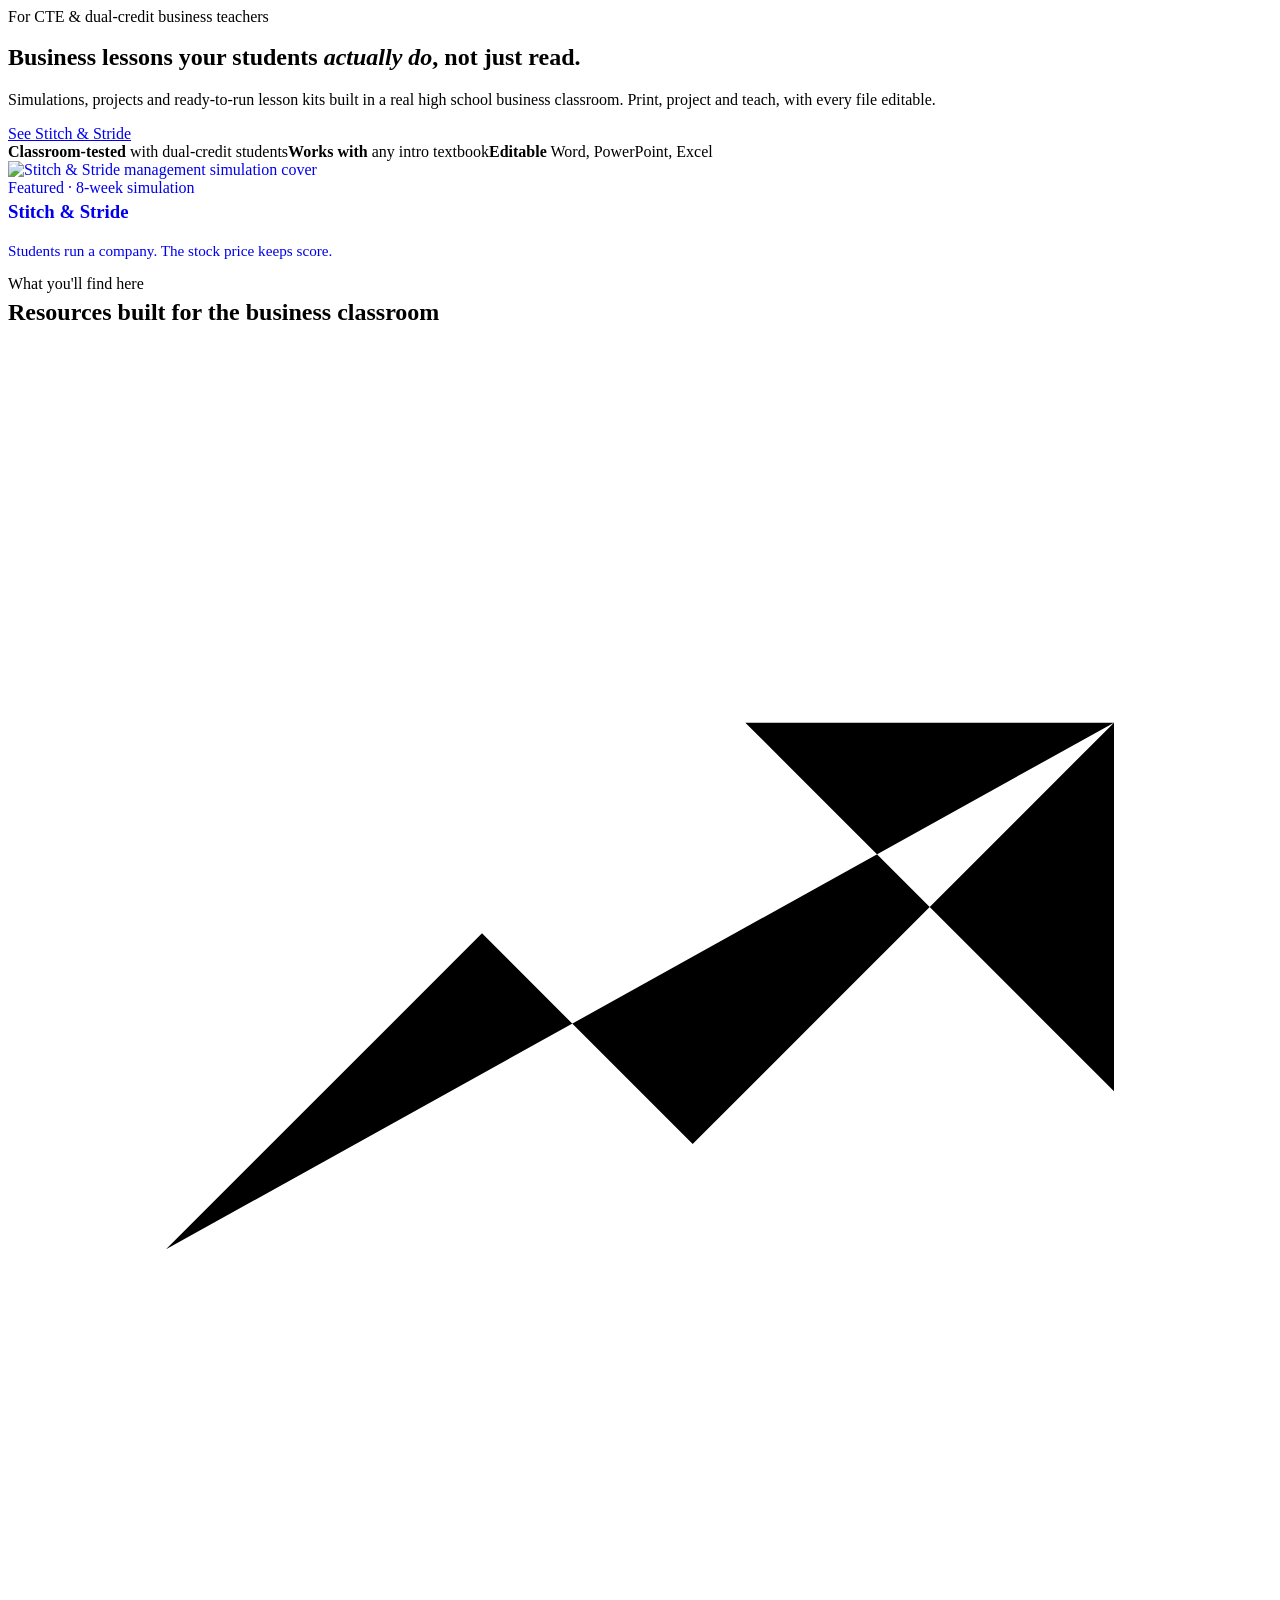
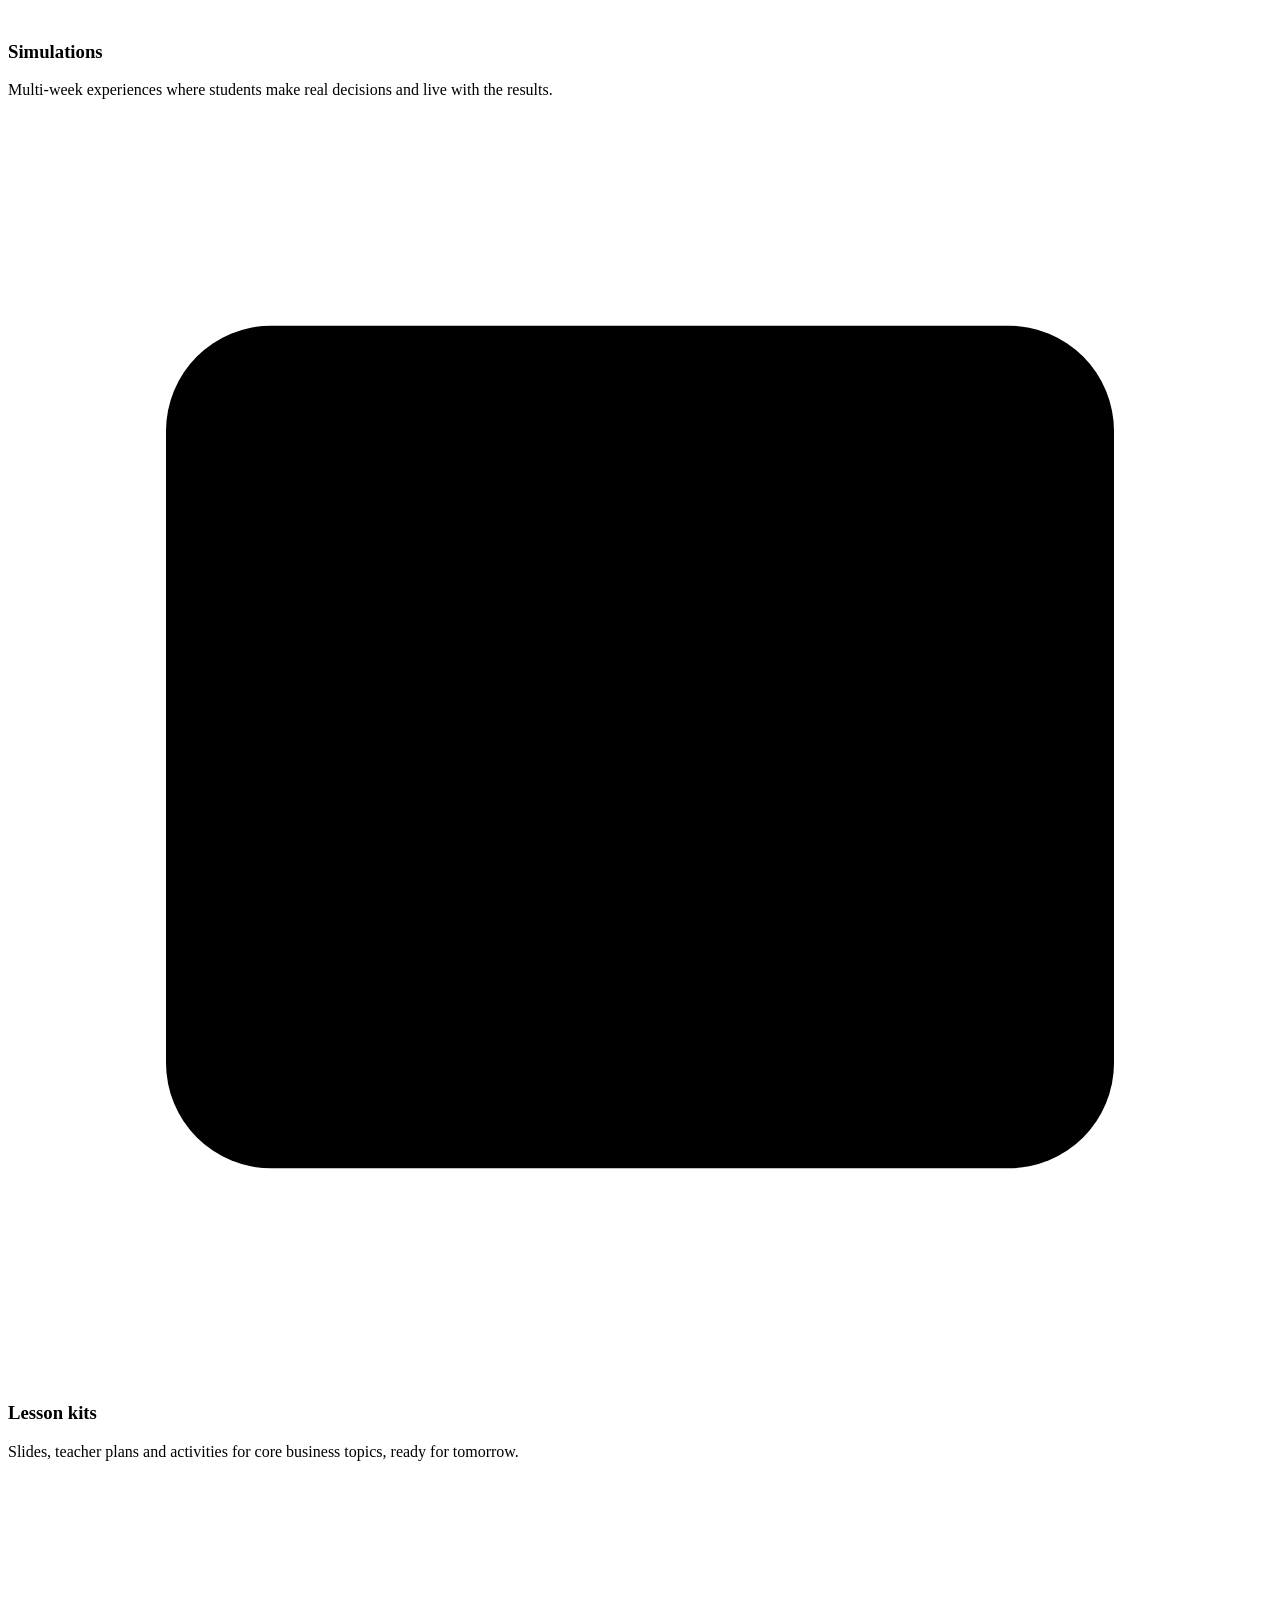
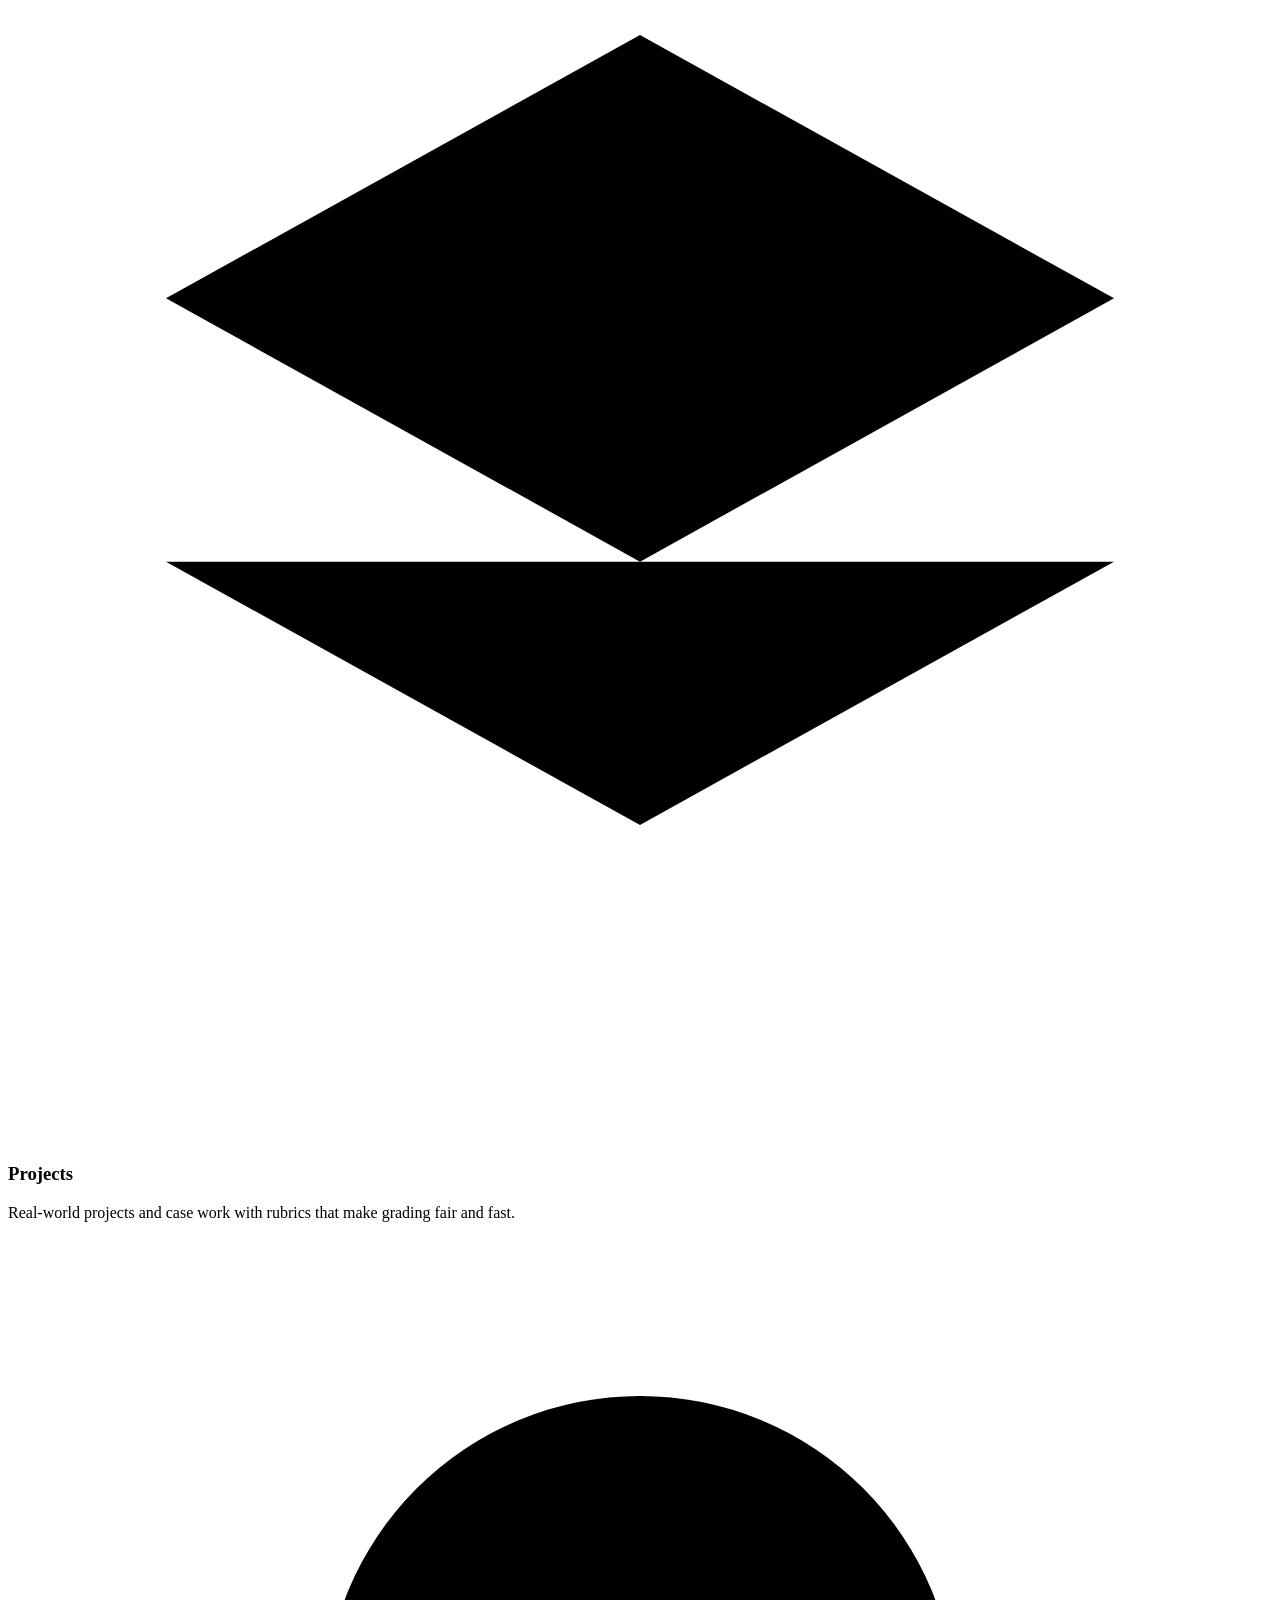
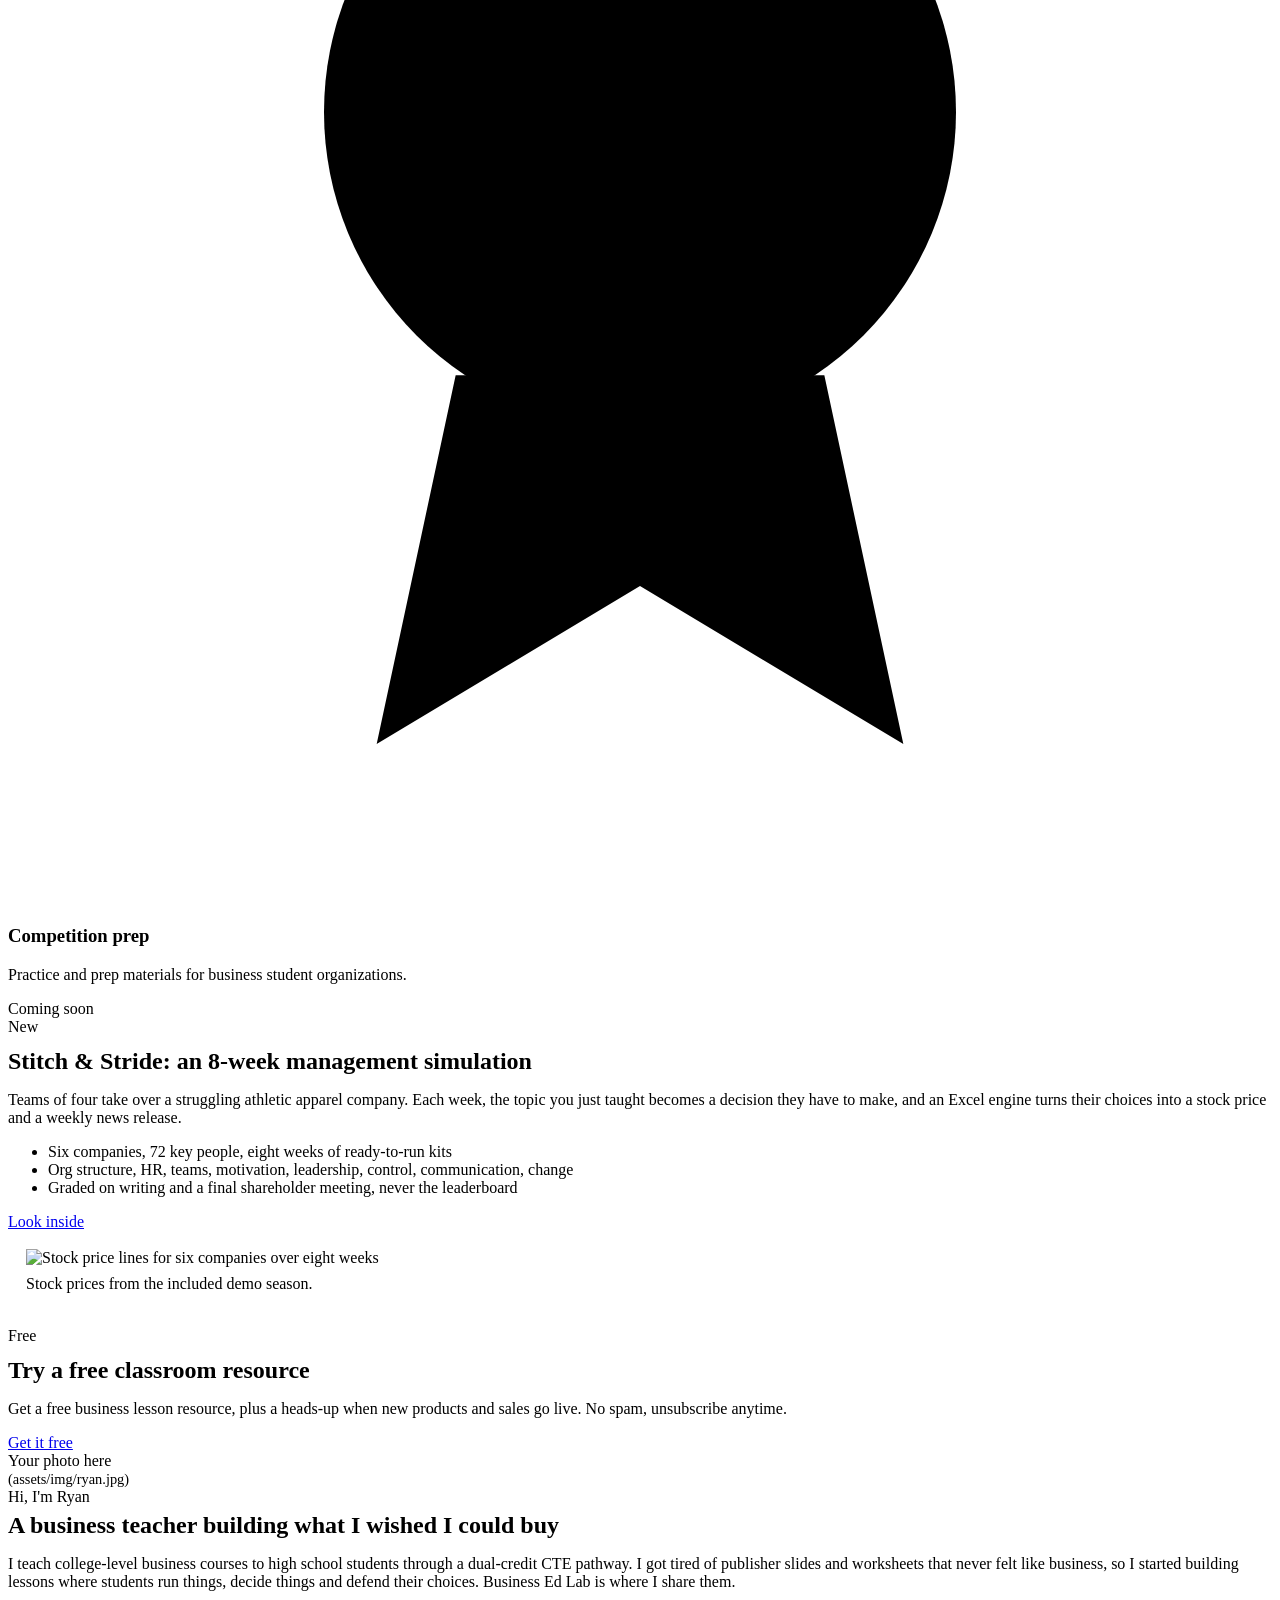
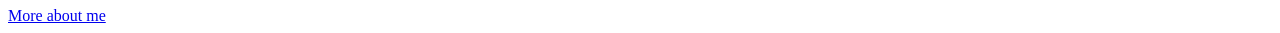
==== index.html @ b7bd47f2 "Add files via upload" ====
<!DOCTYPE html>
<html lang="en"><head>
<meta charset="utf-8"><meta name="viewport" content="width=device-width,initial-scale=1">
<title>Business Ed Lab | Classroom-tested business resources for CTE teachers</title>
<meta name="description" content="Simulations, projects and lesson kits for high school CTE, dual-credit and intro college business teachers. Built and tested in a real business classroom.">
<meta property="og:title" content="Business Ed Lab">
<meta property="og:description" content="Classroom-tested business resources for CTE and dual-credit teachers.">
<meta property="og:image" content="/assets/img/stitch-stride-cover.jpg">
<link rel="icon" href="/assets/favicon.svg">
<link rel="preconnect" href="https://fonts.googleapis.com"><link rel="preconnect" href="https://fonts.gstatic.com" crossorigin><link href="https://fonts.googleapis.com/css2?family=Inter:wght@400;500;600;700;800&family=Source+Serif+4:opsz,wght@8..60,600;8..60,700&display=swap" rel="stylesheet">
<link rel="stylesheet" href="/assets/style.css">
<script src="/assets/site.js" defer></script>
</head><body>
<header class="site-header" data-active="/"></header>

<section class="hero">
  <div class="wrap">
    <div>
      <span class="eyebrow">For CTE &amp; dual-credit business teachers</span>
      <h1 style="margin-top:18px">Business lessons your students <em>actually do</em>, not just read.</h1>
      <p class="lead">Simulations, projects and ready-to-run lesson kits built in a real high school business classroom. Print, project and teach, with every file editable.</p>
      <div class="ctas">
        <a class="btn btn-gold" href="/stitch-and-stride">See Stitch &amp; Stride</a>
        <a class="btn btn-line" href="/free" style="color:#fff">Get a free resource</a>
      </div>
      <div class="proof"><span><b>Classroom-tested</b> with dual-credit students</span><span><b>Works with</b> any intro textbook</span><span><b>Editable</b> Word, PowerPoint, Excel</span></div>
    </div>
    <a class="hero-card" href="/stitch-and-stride" style="text-decoration:none">
      <img src="/assets/img/stitch-stride-cover.jpg" alt="Stitch & Stride management simulation cover">
      <div class="body"><div class="tag">Featured · 8-week simulation</div><h3 style="margin-top:4px">Stitch &amp; Stride</h3><p class="muted" style="font-size:.95rem">Students run a company. The stock price keeps score.</p></div>
    </a>
  </div>
</section>

<section>
  <div class="wrap">
    <span class="eyebrow ghost">What you'll find here</span>
    <h2 style="margin:6px 0 28px">Resources built for the business classroom</h2>
    <div class="grid g4">
      <div class="card"><div class="icon"><svg viewBox="0 0 24 24"><path d="M3 17l6-6 4 4 8-8M14 7h7v7"/></svg></div><h3>Simulations</h3><p>Multi-week experiences where students make real decisions and live with the results.</p></div>
      <div class="card"><div class="icon"><svg viewBox="0 0 24 24"><rect x="3" y="4" width="18" height="16" rx="2"/><path d="M3 9h18M8 4v5"/></svg></div><h3>Lesson kits</h3><p>Slides, teacher plans and activities for core business topics, ready for tomorrow.</p></div>
      <div class="card"><div class="icon"><svg viewBox="0 0 24 24"><path d="M12 3l9 5-9 5-9-5 9-5zM3 13l9 5 9-5"/></svg></div><h3>Projects</h3><p>Real-world projects and case work with rubrics that make grading fair and fast.</p></div>
      <div class="card"><div class="icon"><svg viewBox="0 0 24 24"><circle cx="12" cy="9" r="6"/><path d="M8.5 14l-1.5 7 5-3 5 3-1.5-7"/></svg></div><h3>Competition prep</h3><p>Practice and prep materials for business student organizations.</p><span class="soon">Coming soon</span></div>
    </div>
  </div>
</section>

<section class="white-band">
  <div class="wrap pp" style="align-items:center">
    <div>
      <span class="eyebrow">New</span>
      <h2 style="margin:12px 0 14px">Stitch &amp; Stride: an 8-week management simulation</h2>
      <p class="muted">Teams of four take over a struggling athletic apparel company. Each week, the topic you just taught becomes a decision they have to make, and an Excel engine turns their choices into a stock price and a weekly news release.</p>
      <ul class="ticks">
        <li>Six companies, 72 key people, eight weeks of ready-to-run kits</li>
        <li>Org structure, HR, teams, motivation, leadership, control, communication, change</li>
        <li>Graded on writing and a final shareholder meeting, never the leaderboard</li>
      </ul>
      <a class="btn btn-navy" href="/stitch-and-stride">Look inside</a>
    </div>
    <div class="shot" style="padding:18px"><img src="/assets/img/stock-chart.svg" alt="Stock price lines for six companies over eight weeks"><p class="small" style="margin-top:8px">Stock prices from the included demo season.</p></div>
  </div>
</section>

<section>
  <div class="wrap">
    <div class="signup">
      <div><span class="eyebrow">Free</span><h2 style="margin:12px 0 10px">Try a free classroom resource</h2><p>Get a free business lesson resource, plus a heads-up when new products and sales go live. No spam, unsubscribe anytime.</p></div>
      <div><a class="btn btn-gold btn-block" href="/free">Get it free</a></div>
    </div>
  </div>
</section>

<section class="white-band">
  <div class="wrap grid g2" style="align-items:center">
    <div class="portrait">Your photo here<br><span style="font-weight:400;font-size:.9rem">(assets/img/ryan.jpg)</span></div>
    <div>
      <span class="eyebrow ghost">Hi, I'm Ryan</span>
      <h2 style="margin:6px 0 14px">A business teacher building what I wished I could buy</h2>
      <p class="muted">I teach college-level business courses to high school students through a dual-credit CTE pathway. I got tired of publisher slides and worksheets that never felt like business, so I started building lessons where students run things, decide things and defend their choices. Business Ed Lab is where I share them.</p>
      <a class="btn btn-line" href="/about" style="margin-top:20px">More about me</a>
    </div>
  </div>
</section>

<footer class="site-footer"></footer>
</body></html>
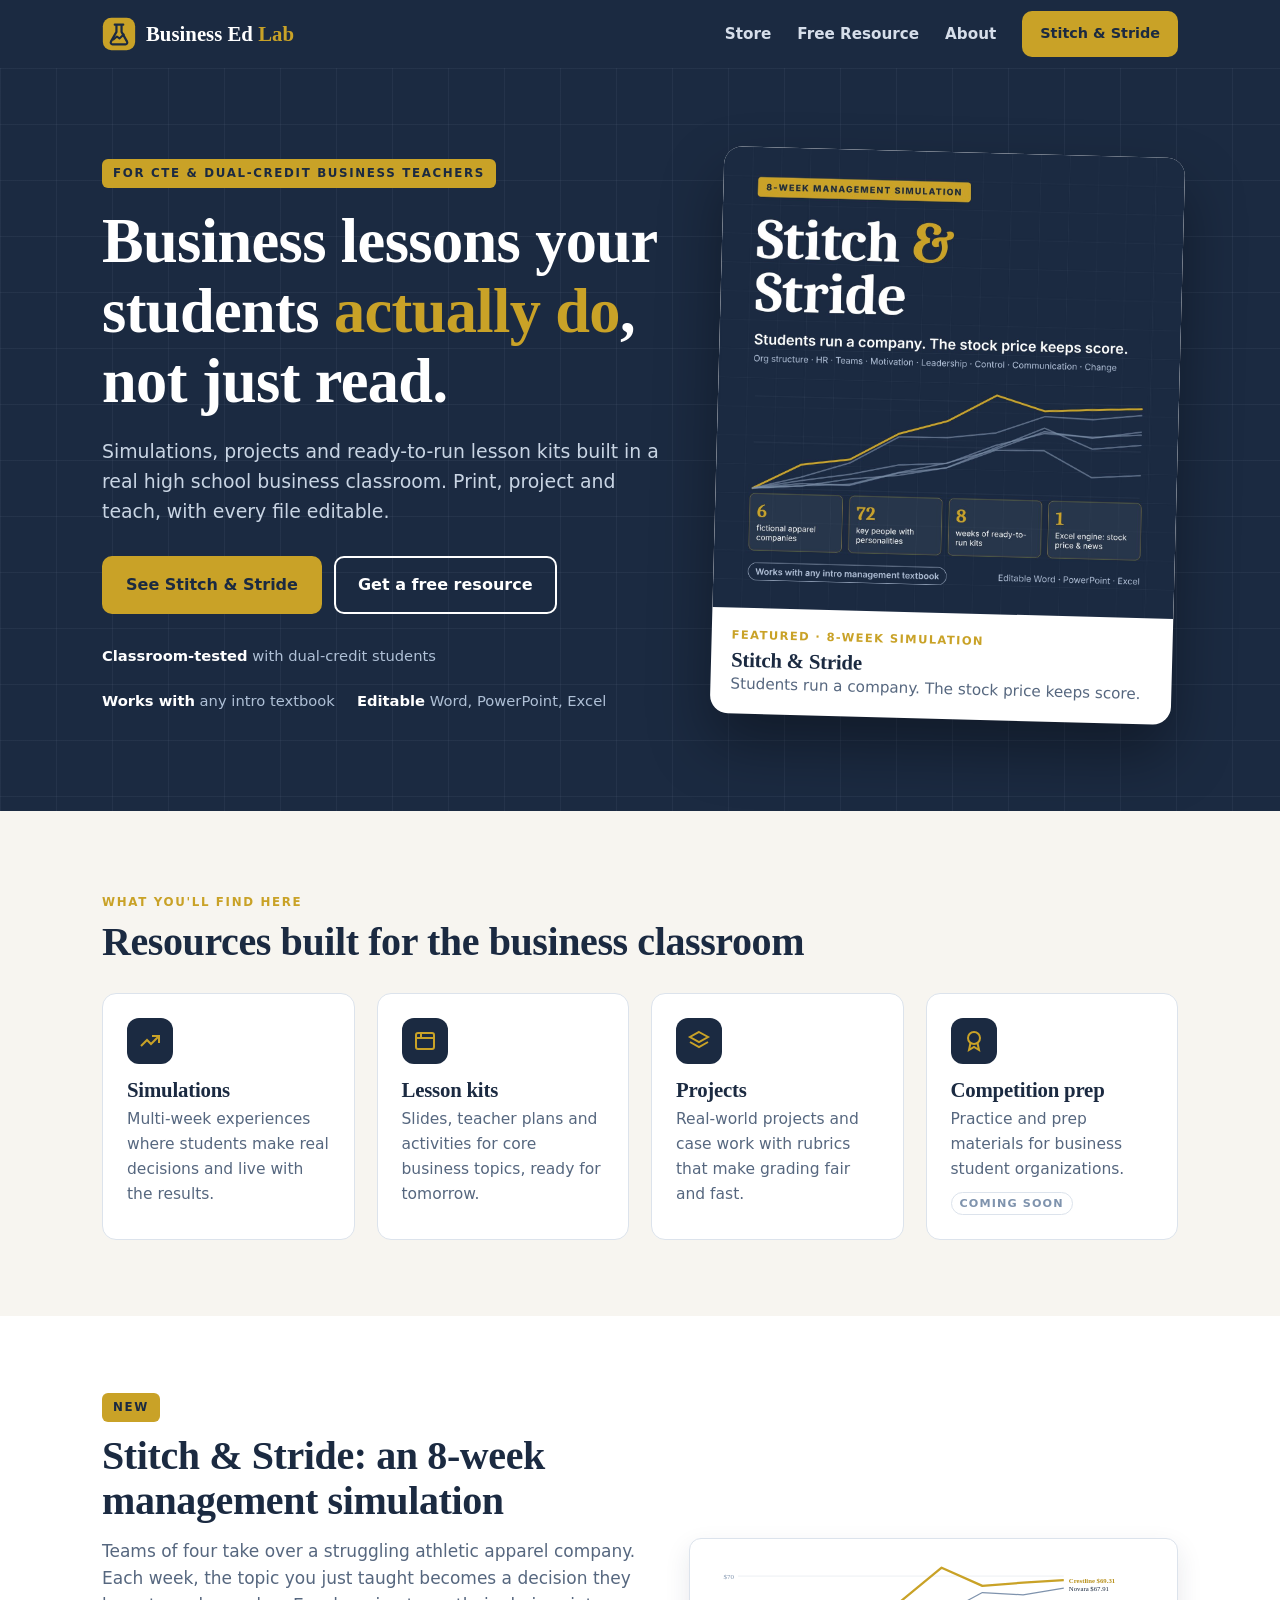
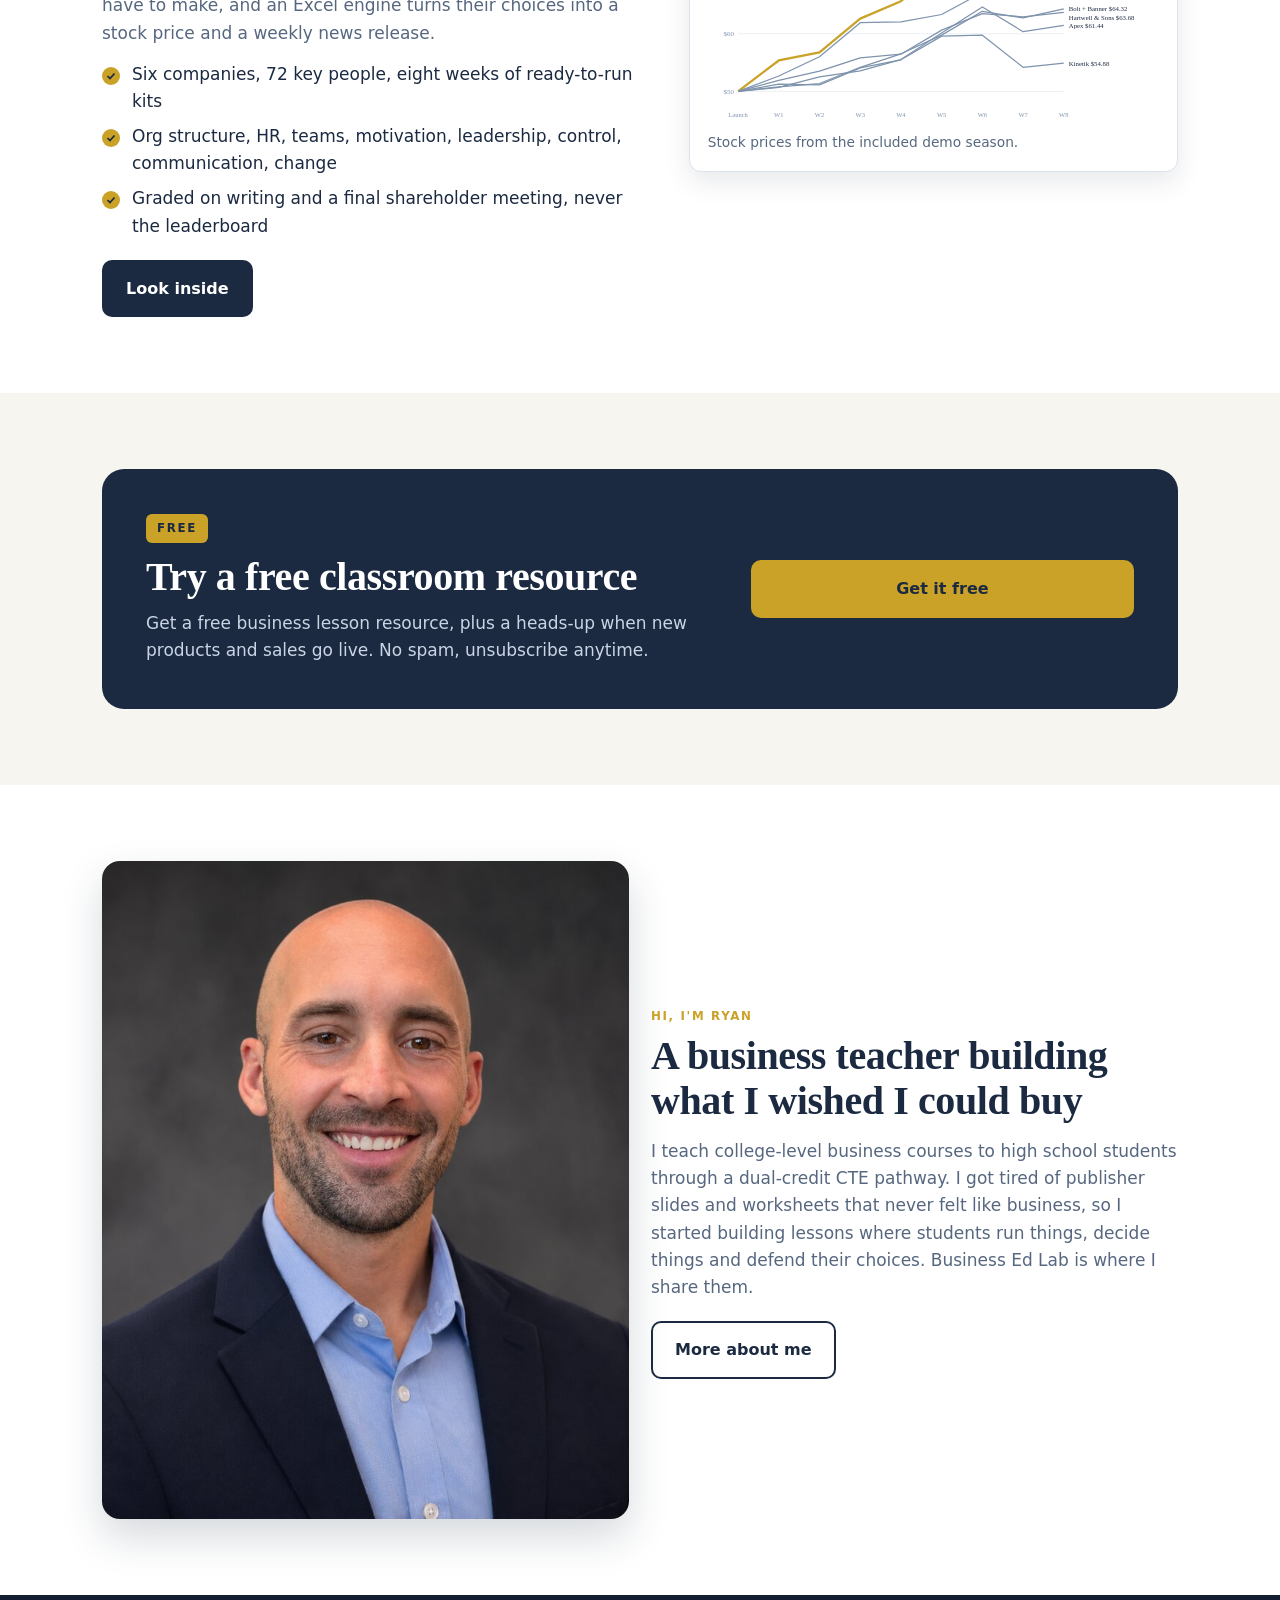
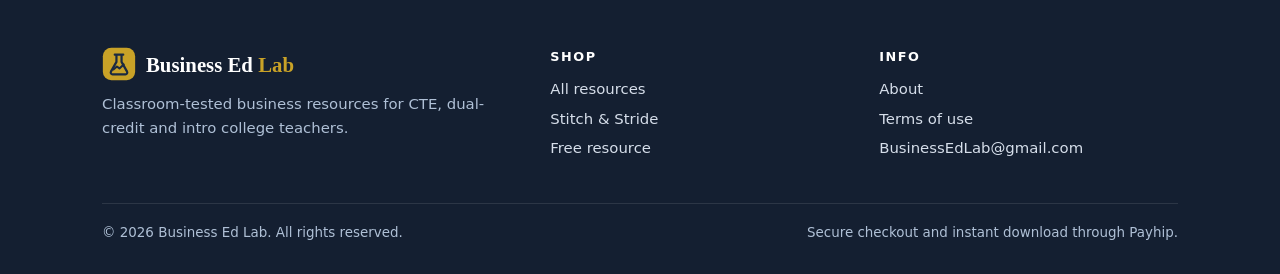
==== commit 99b23b9e: "Add files via upload" ====
--- a/index.html
+++ b/index.html
@@ -73,7 +73,7 @@
 
 <section class="white-band">
   <div class="wrap grid g2" style="align-items:center">
-    <div class="portrait">Your photo here<br><span style="font-weight:400;font-size:.9rem">(assets/img/ryan.jpg)</span></div>
+    <img class="portrait-img" src="/assets/img/ryan.jpg" alt="Ryan Burris, founder of Business Ed Lab">
     <div>
       <span class="eyebrow ghost">Hi, I'm Ryan</span>
       <h2 style="margin:6px 0 14px">A business teacher building what I wished I could buy</h2>
--- a/assets/style.css
+++ b/assets/style.css
@@ -0,0 +1,165 @@
+/* Business Ed Lab — shared styles */
+:root{
+  --navy:#1B2A41; --navy-2:#24385A; --ink:#1B2A41; --muted:#56677F; --line:#DCE3EC;
+  --paper:#F7F5F0; --white:#fff; --gold:#C9A227; --gold-2:#E3BE45; --steel:#7F93AD; --mint:#2E7D5B;
+  --serif: "Source Serif 4", Caladea, Cambria, Georgia, "Times New Roman", serif;
+  --sans: Inter, "Segoe UI", Carlito, system-ui, -apple-system, sans-serif;
+  --r:14px; --wrap:1120px;
+}
+*{box-sizing:border-box;margin:0;padding:0}
+html{scroll-behavior:smooth}
+body{font-family:var(--sans);color:var(--ink);background:var(--paper);line-height:1.6;font-size:17px;-webkit-font-smoothing:antialiased}
+img{max-width:100%;display:block}
+a{color:inherit}
+.wrap{max-width:var(--wrap);margin:0 auto;padding:0 22px}
+h1,h2,h3{font-family:var(--serif);line-height:1.12;letter-spacing:-.01em}
+h1{font-size:clamp(2.3rem,5.4vw,3.9rem)}
+h2{font-size:clamp(1.7rem,3.4vw,2.5rem)}
+h3{font-size:1.3rem}
+p{max-width:65ch}
+.eyebrow{display:inline-block;font-size:.74rem;font-weight:800;letter-spacing:.14em;text-transform:uppercase;color:var(--navy);background:var(--gold);padding:5px 11px;border-radius:6px}
+.eyebrow.ghost{background:transparent;color:var(--gold);padding:0}
+.muted{color:var(--muted)}
+.btn{display:inline-flex;align-items:center;gap:.5em;font-weight:700;font-size:1rem;text-decoration:none;padding:14px 22px;border-radius:10px;border:2px solid transparent;transition:transform .15s ease,background .15s ease;cursor:pointer}
+.btn:hover{transform:translateY(-1px)}
+.btn-gold{background:var(--gold);color:var(--navy)}
+.btn-gold:hover{background:var(--gold-2)}
+.btn-navy{background:var(--navy);color:#fff}
+.btn-line{border-color:currentColor;background:transparent}
+.btn-block{width:100%;justify-content:center}
+
+/* header */
+.site-header{background:var(--navy);color:#fff;position:sticky;top:0;z-index:20}
+.site-header .wrap{display:flex;align-items:center;justify-content:space-between;height:68px}
+.brand{display:flex;align-items:center;gap:10px;text-decoration:none;font-family:var(--serif);font-weight:700;font-size:1.3rem}
+.brand svg{width:34px;height:34px}
+.brand span b{color:var(--gold);font-weight:700}
+.nav{display:flex;gap:26px;align-items:center}
+.nav a{text-decoration:none;font-weight:600;font-size:.95rem;color:#D6DEEA}
+.nav a:hover,.nav a[aria-current="page"]{color:#fff}
+.nav .btn{padding:9px 16px;font-size:.9rem;color:var(--navy)}
+.menu-btn{display:none;background:none;border:0;color:#fff;font-size:1.6rem;cursor:pointer}
+@media (max-width:760px){
+  .menu-btn{display:block}
+  .nav{display:none;position:absolute;top:68px;left:0;right:0;background:var(--navy);flex-direction:column;align-items:flex-start;padding:10px 22px 22px;gap:14px}
+  .nav.open{display:flex}
+}
+
+/* sections */
+section{padding:76px 0}
+.navy-band{background:var(--navy);color:#fff}
+.navy-band .muted{color:#AFC0D6}
+.white-band{background:#fff}
+.grid{display:grid;gap:22px}
+.g2{grid-template-columns:repeat(2,1fr)}
+.g3{grid-template-columns:repeat(3,1fr)}
+.g4{grid-template-columns:repeat(4,1fr)}
+@media (max-width:900px){.g3,.g4{grid-template-columns:repeat(2,1fr)}}
+@media (max-width:640px){.g2,.g3,.g4{grid-template-columns:1fr}}
+
+/* hero */
+.hero{background:var(--navy);color:#fff;position:relative;overflow:hidden;padding:84px 0 92px}
+.hero::before{content:"";position:absolute;inset:0;background-image:linear-gradient(rgba(127,147,173,.09) 1px,transparent 1px),linear-gradient(90deg,rgba(127,147,173,.09) 1px,transparent 1px);background-size:56px 56px;pointer-events:none}
+.hero .wrap{position:relative;display:grid;grid-template-columns:1.1fr .9fr;gap:52px;align-items:center}
+.hero h1 em{font-style:normal;color:var(--gold)}
+.hero p.lead{font-size:1.18rem;color:#C9D5E4;margin:20px 0 30px}
+.hero .ctas{display:flex;gap:12px;flex-wrap:wrap}
+.hero .proof{display:flex;gap:22px;margin-top:30px;color:#AFC0D6;font-size:.92rem;flex-wrap:wrap}
+.hero .proof b{color:#fff}
+.hero-card{background:#fff;color:var(--ink);border-radius:18px;overflow:hidden;box-shadow:0 30px 60px rgba(0,0,0,.35);transform:rotate(1.5deg)}
+.hero-card .body{padding:18px 20px}
+.hero-card .tag{font-size:.72rem;font-weight:800;letter-spacing:.12em;text-transform:uppercase;color:var(--gold)}
+@media (max-width:900px){.hero .wrap{grid-template-columns:1fr}.hero-card{transform:none;max-width:460px}}
+
+/* cards */
+.card{background:#fff;border:1px solid var(--line);border-radius:var(--r);padding:24px;transition:box-shadow .2s ease,transform .2s ease}
+.card:hover{box-shadow:0 12px 30px rgba(27,42,65,.10)}
+.card .icon{width:46px;height:46px;border-radius:12px;background:var(--navy);display:grid;place-items:center;margin-bottom:14px}
+.card .icon svg{width:24px;height:24px;stroke:var(--gold);fill:none;stroke-width:2}
+.card h3{margin-bottom:6px}
+.card p{color:var(--muted);font-size:.97rem}
+.soon{display:inline-block;font-size:.7rem;font-weight:800;letter-spacing:.1em;text-transform:uppercase;color:var(--steel);border:1px solid var(--line);padding:2px 8px;border-radius:999px;margin-top:10px}
+
+/* product tile */
+.product{background:#fff;border:1px solid var(--line);border-radius:var(--r);overflow:hidden;display:flex;flex-direction:column}
+.product .thumb{aspect-ratio:1/1;background:var(--navy)}
+.product .thumb img{width:100%;height:100%;object-fit:cover}
+.product .info{padding:20px;display:flex;flex-direction:column;gap:8px;flex:1}
+.product .meta{font-size:.8rem;font-weight:700;letter-spacing:.06em;text-transform:uppercase;color:var(--steel)}
+.product .price{font-family:var(--serif);font-size:1.5rem;font-weight:700}
+.product .row{display:flex;justify-content:space-between;align-items:center;margin-top:auto;padding-top:10px}
+.product.placeholder .thumb{display:grid;place-items:center;color:var(--steel);font-weight:700;letter-spacing:.08em;text-transform:uppercase;font-size:.8rem;background:repeating-linear-gradient(45deg,#EEF2F7,#EEF2F7 12px,#F6F8FB 12px,#F6F8FB 24px)}
+
+/* product page */
+.pp{display:grid;grid-template-columns:1.05fr .95fr;gap:46px;align-items:start}
+@media (max-width:900px){.pp{grid-template-columns:1fr}}
+.gallery-main{border-radius:var(--r);overflow:hidden;border:1px solid var(--line);background:#fff}
+.gallery-thumbs{display:grid;grid-template-columns:repeat(5,1fr);gap:10px;margin-top:10px}
+.gallery-thumbs button{border:2px solid var(--line);border-radius:10px;overflow:hidden;padding:0;background:#fff;cursor:pointer;aspect-ratio:1/1}
+.gallery-thumbs button img{width:100%;height:100%;object-fit:cover;object-position:top}
+.gallery-thumbs button[aria-pressed="true"]{border-color:var(--gold)}
+.buybox{background:#fff;border:1px solid var(--line);border-radius:var(--r);padding:26px;position:sticky;top:90px}
+.buybox .price{font-family:var(--serif);font-size:2.4rem;font-weight:700}
+.ticks{list-style:none;margin:14px 0 20px}
+.ticks li{padding-left:30px;position:relative;margin:8px 0}
+.ticks li::before{content:"";position:absolute;left:0;top:.35em;width:18px;height:18px;border-radius:50%;background:var(--gold) url("data:image/svg+xml,%3Csvg xmlns='http://www.w3.org/2000/svg' viewBox='0 0 24 24' fill='none' stroke='%231B2A41' stroke-width='3.5'%3E%3Cpath d='M5 12l5 5 9-10'/%3E%3C/svg%3E") center/12px no-repeat}
+.facts{display:grid;grid-template-columns:1fr 1fr;gap:10px;margin:18px 0;font-size:.9rem}
+.facts div{background:var(--paper);border-radius:10px;padding:10px 12px}
+.facts b{display:block;font-size:.72rem;letter-spacing:.08em;text-transform:uppercase;color:var(--steel)}
+.small{font-size:.86rem;color:var(--muted)}
+
+table.weeks{width:100%;border-collapse:collapse;background:#fff;border-radius:var(--r);overflow:hidden;font-size:.95rem}
+table.weeks th{background:var(--navy);color:#fff;text-align:left;padding:12px 14px;font-weight:600}
+table.weeks td{padding:12px 14px;border-top:1px solid var(--line);vertical-align:top}
+table.weeks td:first-child{font-family:var(--serif);font-weight:700;font-size:1.15rem;color:var(--gold);width:60px}
+@media (max-width:640px){table.weeks .hide-sm{display:none}}
+
+.shot{border-radius:12px;overflow:hidden;border:1px solid var(--line);background:#fff;box-shadow:0 10px 26px rgba(27,42,65,.10)}
+
+details{background:#fff;border:1px solid var(--line);border-radius:12px;padding:16px 20px;margin-bottom:10px}
+details summary{font-weight:700;cursor:pointer;list-style:none;display:flex;justify-content:space-between}
+details summary::after{content:"+";color:var(--gold);font-size:1.3rem;line-height:1}
+details[open] summary::after{content:"−"}
+details p{margin-top:10px;color:var(--muted)}
+
+/* free / signup */
+.signup{background:var(--navy);color:#fff;border-radius:22px;padding:44px;display:grid;grid-template-columns:1.2fr .8fr;gap:30px;align-items:center}
+.signup p{color:#C9D5E4}
+@media (max-width:760px){.signup{grid-template-columns:1fr;padding:30px}}
+
+/* about */
+.portrait{aspect-ratio:4/5;border-radius:18px;background:linear-gradient(160deg,var(--navy),var(--navy-2));display:grid;place-items:center;color:#AFC0D6;font-weight:700;text-align:center;padding:20px}
+
+/* footer */
+.site-footer{background:#141F31;color:#AFC0D6;padding:52px 0 30px;font-size:.93rem}
+.site-footer .cols{display:grid;grid-template-columns:1.4fr 1fr 1fr;gap:30px}
+@media (max-width:760px){.site-footer .cols{grid-template-columns:1fr}}
+.site-footer a{text-decoration:none;color:#D6DEEA}
+.site-footer a:hover{color:#fff}
+.site-footer ul{list-style:none}
+.site-footer li{margin:6px 0}
+.site-footer h4{color:#fff;font-size:.8rem;letter-spacing:.12em;text-transform:uppercase;margin-bottom:10px}
+.socials{display:flex;gap:10px;margin-top:14px}
+.socials a{width:40px;height:40px;border-radius:10px;background:rgba(255,255,255,.08);display:grid;place-items:center}
+.socials a:hover{background:var(--gold)}
+.socials svg{width:20px;height:20px;fill:#fff}
+.socials a:hover svg{fill:var(--navy)}
+.legal{border-top:1px solid rgba(255,255,255,.1);margin-top:36px;padding-top:18px;display:flex;justify-content:space-between;flex-wrap:wrap;gap:10px;font-size:.84rem}
+
+/* link-in-bio page */
+.bio{min-height:100vh;background:var(--navy);color:#fff;padding:48px 18px}
+.bio .inner{max-width:480px;margin:0 auto;text-align:center}
+.bio .logo{width:76px;height:76px;margin:0 auto 14px}
+.bio h1{font-size:2rem}
+.bio p{color:#AFC0D6;margin:8px auto 26px}
+.bio .links{display:flex;flex-direction:column;gap:12px}
+.bio .links a{display:flex;align-items:center;gap:14px;text-align:left;background:#fff;color:var(--navy);text-decoration:none;border-radius:14px;padding:12px;font-weight:700}
+.bio .links a img{width:54px;height:54px;border-radius:10px;object-fit:cover}
+.bio .links a .ph{width:54px;height:54px;border-radius:10px;background:var(--gold);display:grid;place-items:center;font-size:1.4rem}
+.bio .links a small{display:block;font-weight:500;color:var(--muted);font-size:.85rem}
+.bio .socials{justify-content:center;margin-top:28px}
+
+.toast{position:fixed;left:50%;bottom:24px;transform:translateX(-50%);background:var(--navy);color:#fff;padding:14px 20px;border-radius:12px;box-shadow:0 12px 30px rgba(0,0,0,.3);font-weight:600;z-index:50;opacity:0;transition:opacity .2s}
+.toast.show{opacity:1}
+
+.portrait-img{width:100%;aspect-ratio:4/5;object-fit:cover;object-position:center top;border-radius:18px;box-shadow:0 18px 40px rgba(27,42,65,.18)}
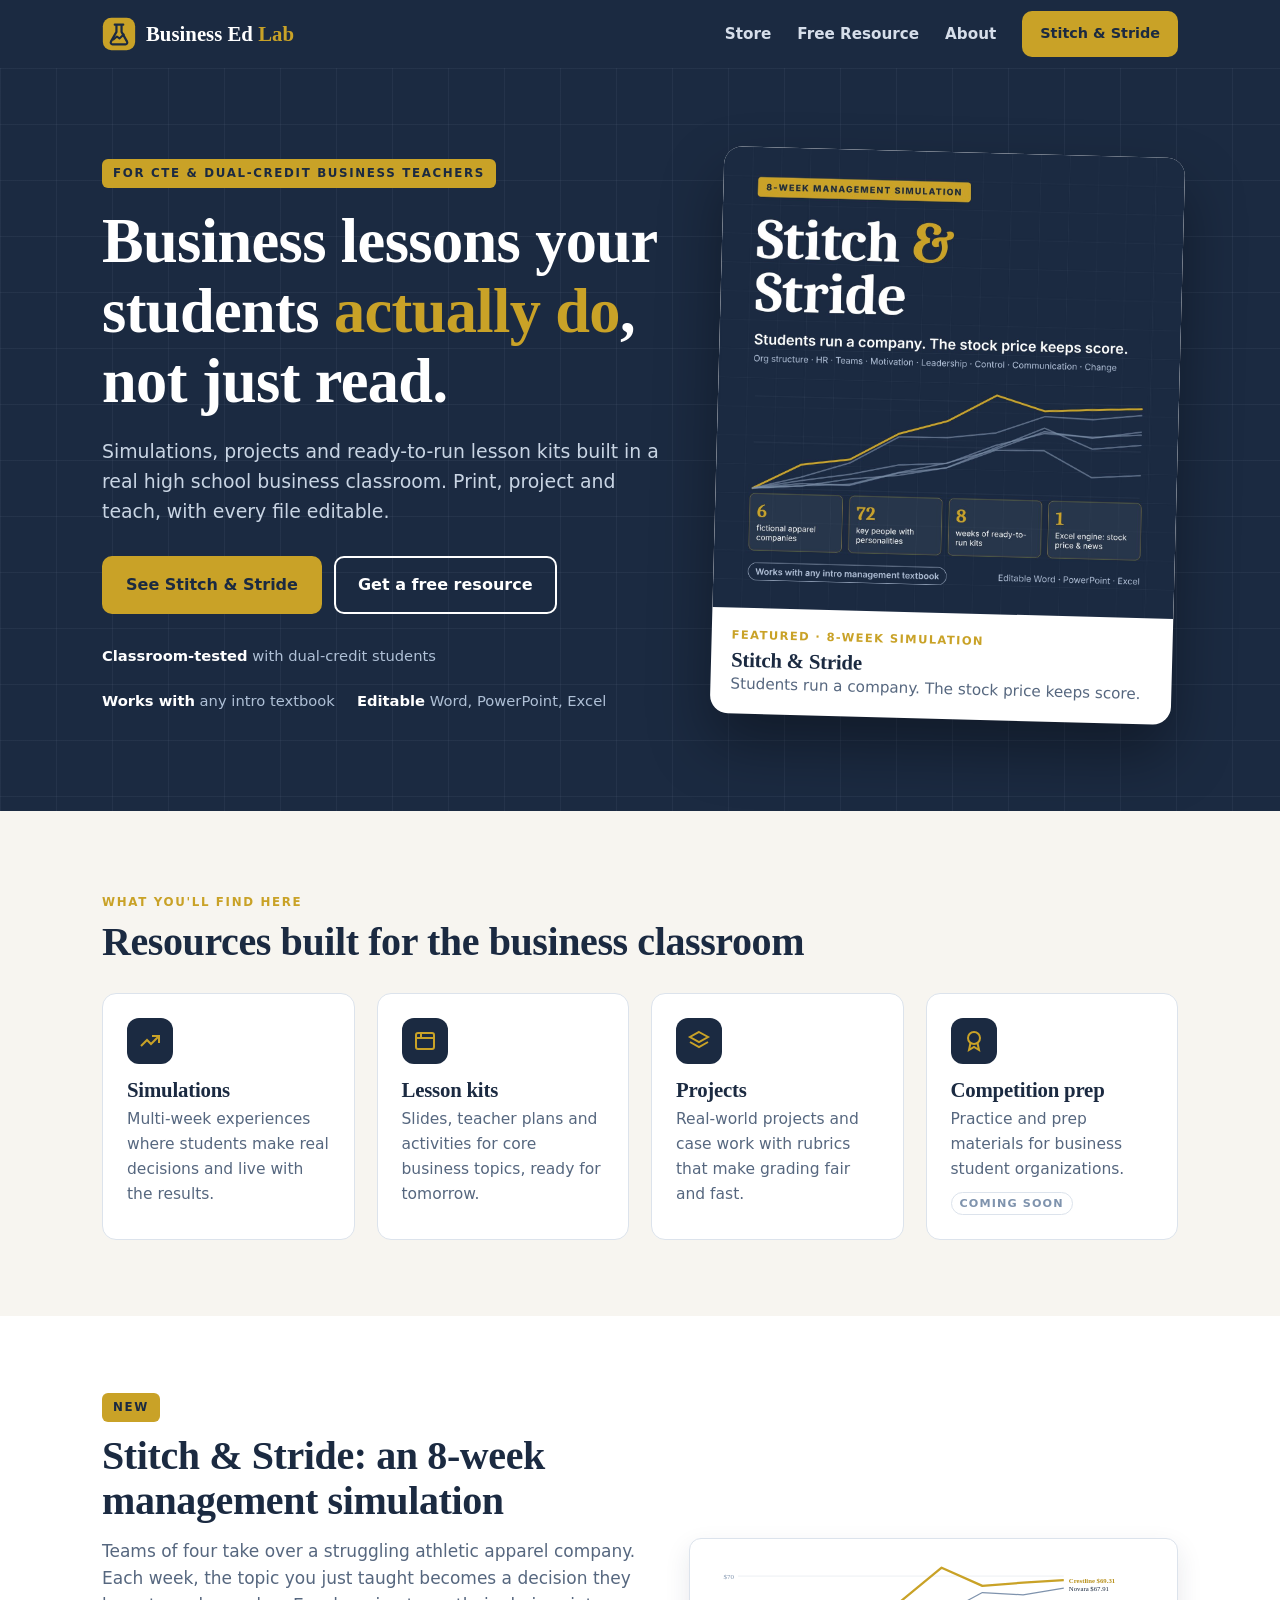
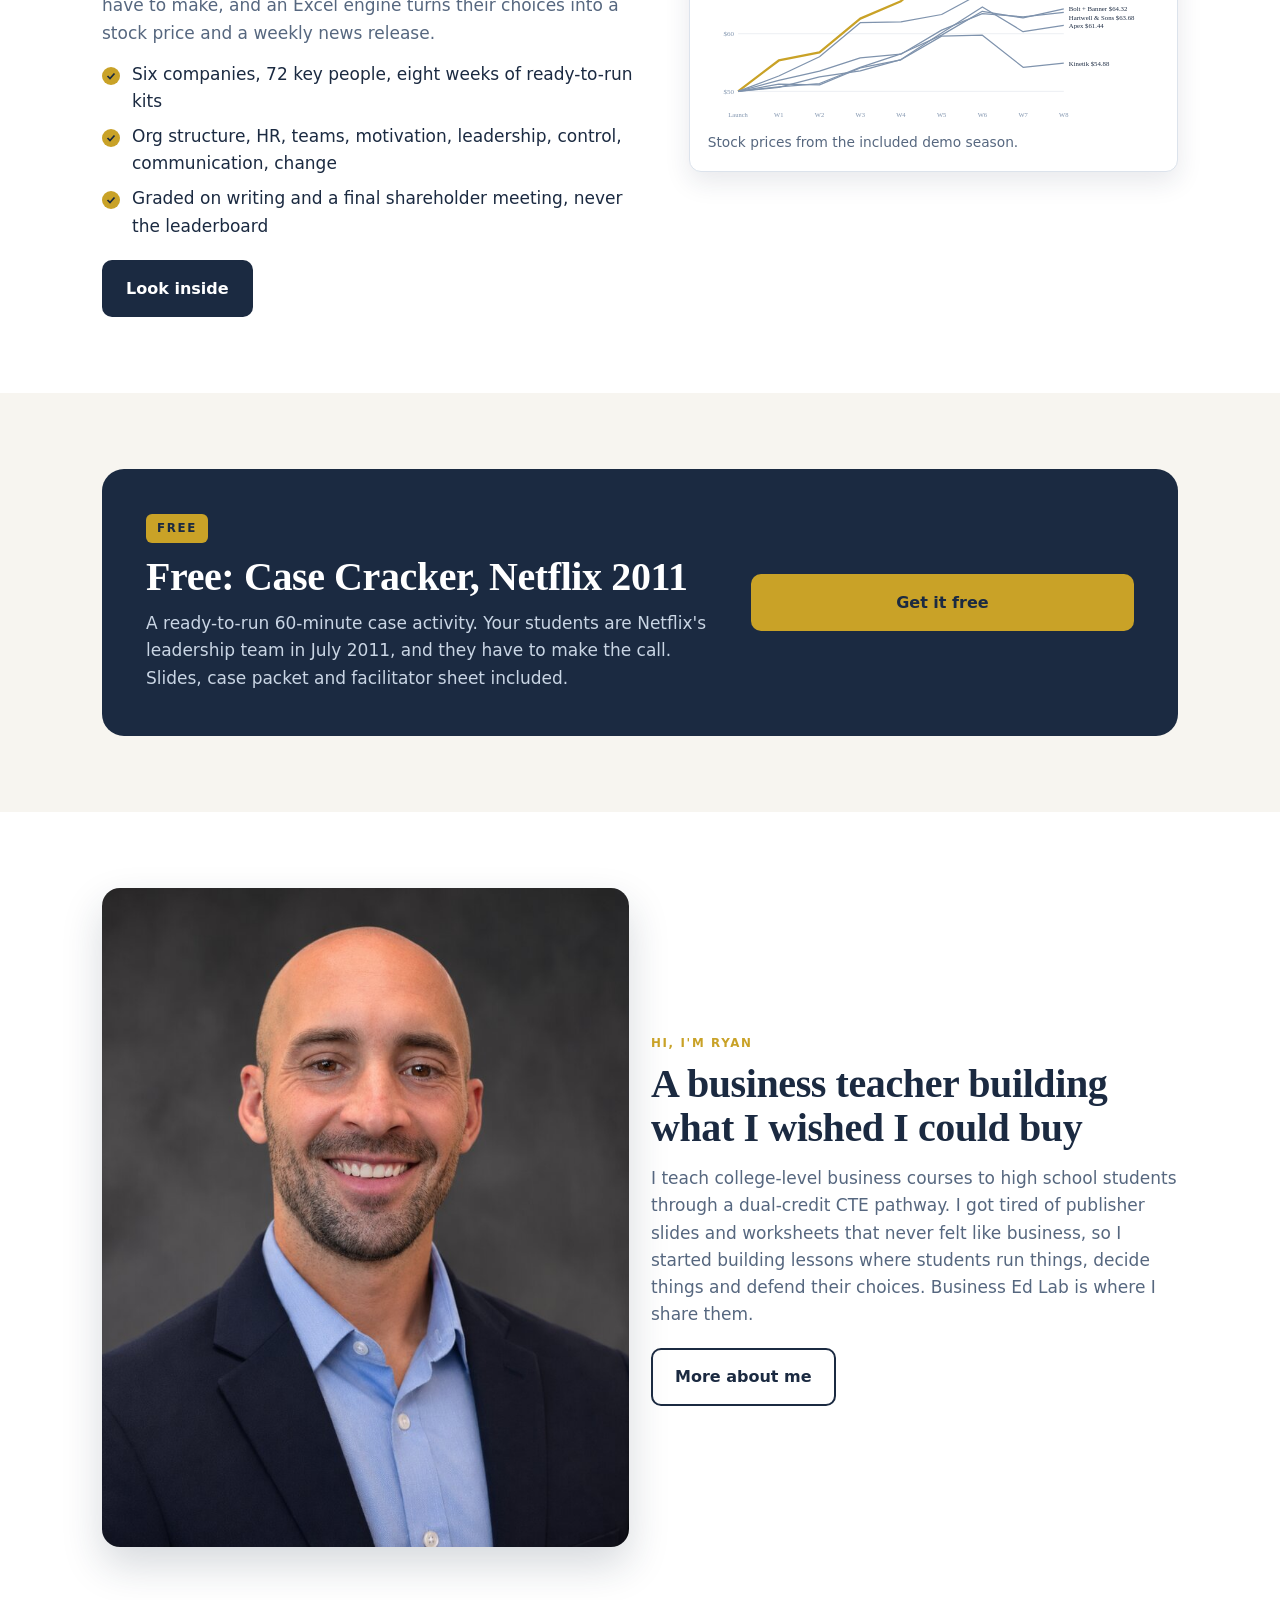
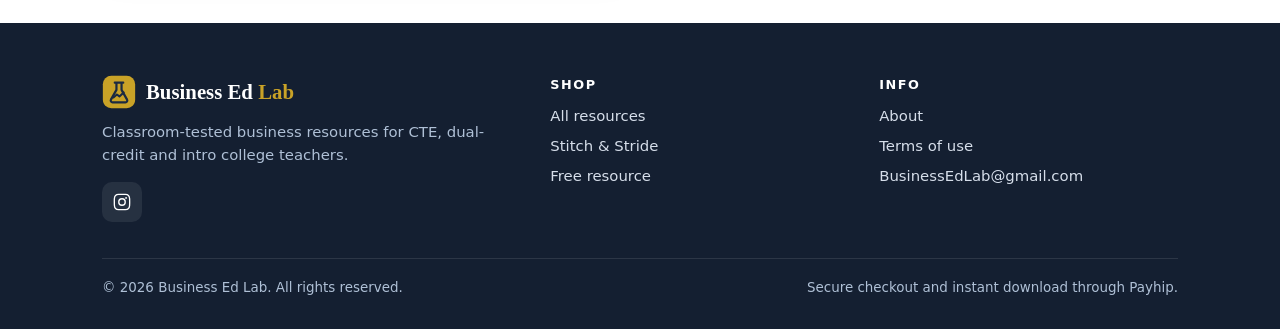
==== commit bc27e468: "Add files via upload" ====
--- a/index.html
+++ b/index.html
@@ -65,7 +65,7 @@
 <section>
   <div class="wrap">
     <div class="signup">
-      <div><span class="eyebrow">Free</span><h2 style="margin:12px 0 10px">Try a free classroom resource</h2><p>Get a free business lesson resource, plus a heads-up when new products and sales go live. No spam, unsubscribe anytime.</p></div>
+      <div><span class="eyebrow">Free</span><h2 style="margin:12px 0 10px">Free: Case Cracker, Netflix 2011</h2><p>A ready-to-run 60-minute case activity. Your students are Netflix's leadership team in July 2011, and they have to make the call. Slides, case packet and facilitator sheet included.</p></div>
       <div><a class="btn btn-gold btn-block" href="/free">Get it free</a></div>
     </div>
   </div>
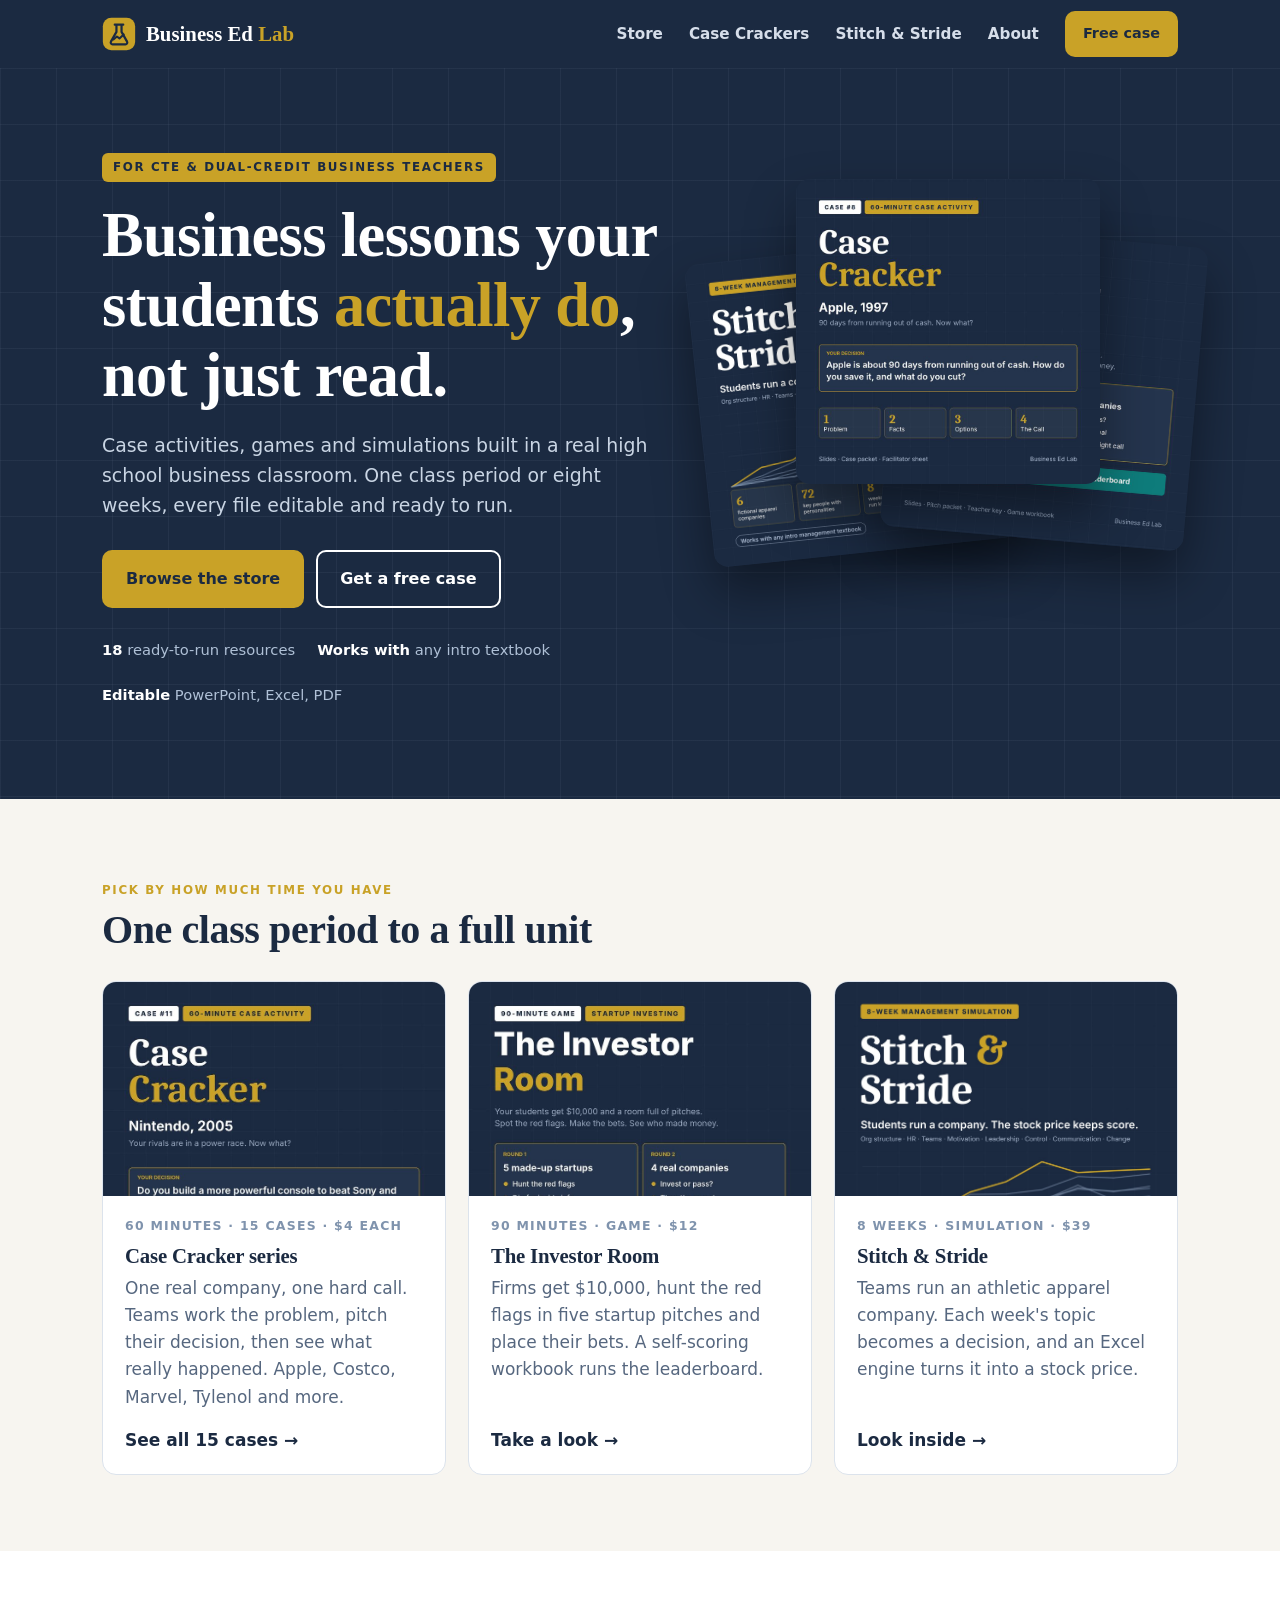
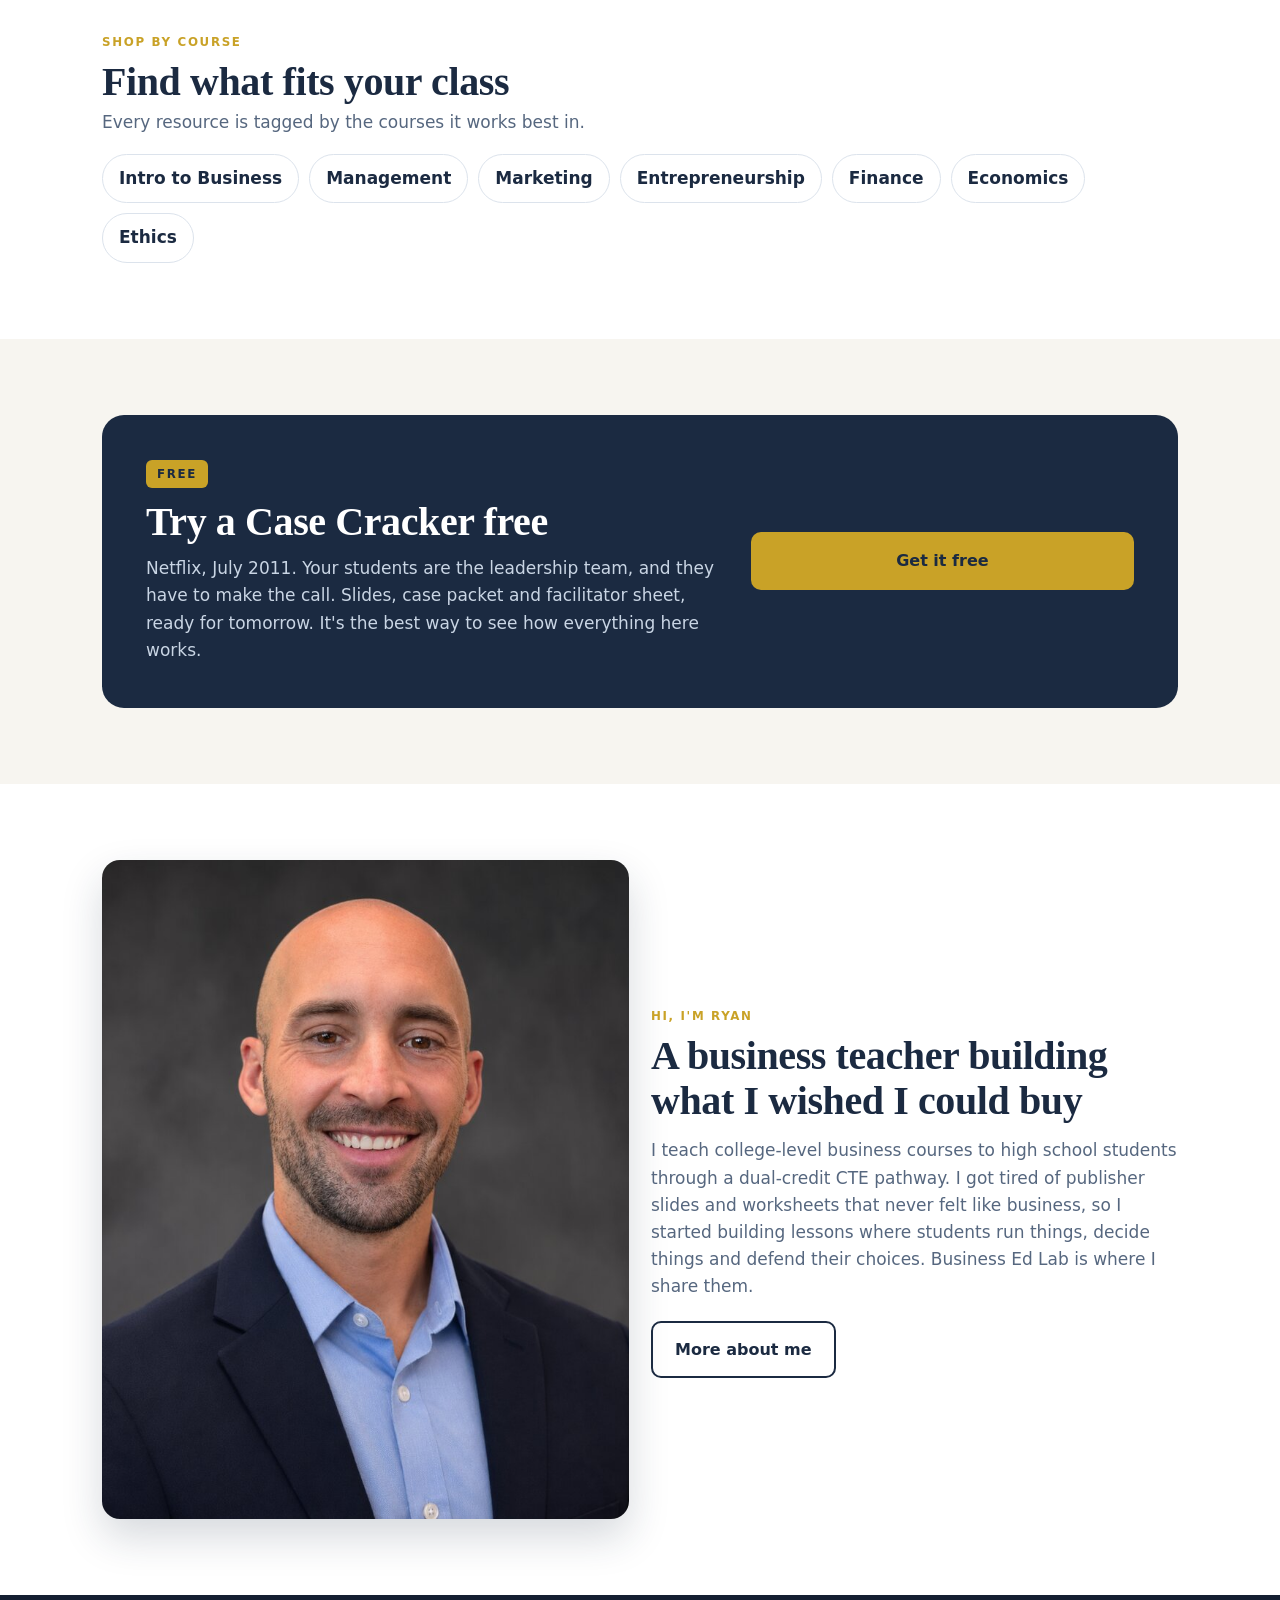
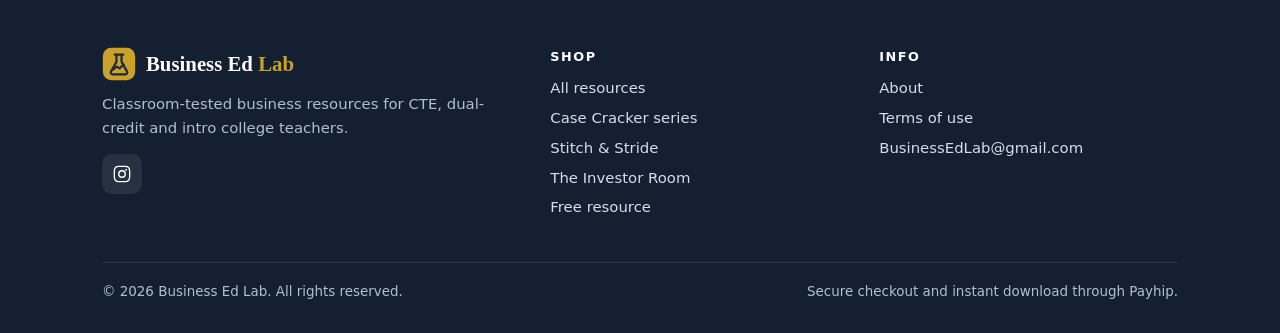
==== commit 8de9ffa5: "Add files via upload" ====
--- a/index.html
+++ b/index.html
@@ -18,54 +18,57 @@
     <div>
       <span class="eyebrow">For CTE &amp; dual-credit business teachers</span>
       <h1 style="margin-top:18px">Business lessons your students <em>actually do</em>, not just read.</h1>
-      <p class="lead">Simulations, projects and ready-to-run lesson kits built in a real high school business classroom. Print, project and teach, with every file editable.</p>
+      <p class="lead">Case activities, games and simulations built in a real high school business classroom. One class period or eight weeks, every file editable and ready to run.</p>
       <div class="ctas">
-        <a class="btn btn-gold" href="/stitch-and-stride">See Stitch &amp; Stride</a>
-        <a class="btn btn-line" href="/free" style="color:#fff">Get a free resource</a>
+        <a class="btn btn-gold" href="/store">Browse the store</a>
+        <a class="btn btn-line" href="/free" style="color:#fff">Get a free case</a>
       </div>
-      <div class="proof"><span><b>Classroom-tested</b> with dual-credit students</span><span><b>Works with</b> any intro textbook</span><span><b>Editable</b> Word, PowerPoint, Excel</span></div>
+      <div class="proof"><span><b>18</b> ready-to-run resources</span><span><b>Works with</b> any intro textbook</span><span><b>Editable</b> PowerPoint, Excel, PDF</span></div>
     </div>
-    <a class="hero-card" href="/stitch-and-stride" style="text-decoration:none">
-      <img src="/assets/img/stitch-stride-cover.jpg" alt="Stitch & Stride management simulation cover">
-      <div class="body"><div class="tag">Featured · 8-week simulation</div><h3 style="margin-top:4px">Stitch &amp; Stride</h3><p class="muted" style="font-size:.95rem">Students run a company. The stock price keeps score.</p></div>
-    </a>
+    <div class="cover-stack">
+      <a href="/stitch-and-stride" aria-label="Stitch & Stride"><img src="/assets/img/stitch-stride-cover.jpg" alt="Stitch & Stride cover"></a>
+      <a href="/store#simulations" aria-label="The Investor Room"><img src="/assets/img/investor-room-cover.jpg" alt="The Investor Room cover"></a>
+      <a href="/case-cracker" aria-label="Case Cracker series"><img src="/assets/img/case-cracker-apple.jpg" alt="Case Cracker: Apple 1997 cover"></a>
+    </div>
   </div>
 </section>
 
 <section>
   <div class="wrap">
-    <span class="eyebrow ghost">What you'll find here</span>
-    <h2 style="margin:6px 0 28px">Resources built for the business classroom</h2>
-    <div class="grid g4">
-      <div class="card"><div class="icon"><svg viewBox="0 0 24 24"><path d="M3 17l6-6 4 4 8-8M14 7h7v7"/></svg></div><h3>Simulations</h3><p>Multi-week experiences where students make real decisions and live with the results.</p></div>
-      <div class="card"><div class="icon"><svg viewBox="0 0 24 24"><rect x="3" y="4" width="18" height="16" rx="2"/><path d="M3 9h18M8 4v5"/></svg></div><h3>Lesson kits</h3><p>Slides, teacher plans and activities for core business topics, ready for tomorrow.</p></div>
-      <div class="card"><div class="icon"><svg viewBox="0 0 24 24"><path d="M12 3l9 5-9 5-9-5 9-5zM3 13l9 5 9-5"/></svg></div><h3>Projects</h3><p>Real-world projects and case work with rubrics that make grading fair and fast.</p></div>
-      <div class="card"><div class="icon"><svg viewBox="0 0 24 24"><circle cx="12" cy="9" r="6"/><path d="M8.5 14l-1.5 7 5-3 5 3-1.5-7"/></svg></div><h3>Competition prep</h3><p>Practice and prep materials for business student organizations.</p><span class="soon">Coming soon</span></div>
+    <span class="eyebrow ghost">Pick by how much time you have</span>
+    <h2 style="margin:6px 0 28px">One class period to a full unit</h2>
+    <div class="grid g3">
+      <a class="line" href="/case-cracker"><img src="/assets/img/case-cracker-nintendo.jpg" alt="">
+        <div class="body"><span class="meta">60 minutes · 15 cases · $4 each</span><h3>Case Cracker series</h3><p class="muted">One real company, one hard call. Teams work the problem, pitch their decision, then see what really happened. Apple, Costco, Marvel, Tylenol and more.</p><span class="go">See all 15 cases →</span></div></a>
+      <a class="line" href="/store#simulations"><img src="/assets/img/investor-room-cover.jpg" alt="">
+        <div class="body"><span class="meta">90 minutes · game · $12</span><h3>The Investor Room</h3><p class="muted">Firms get $10,000, hunt the red flags in five startup pitches and place their bets. A self-scoring workbook runs the leaderboard.</p><span class="go">Take a look →</span></div></a>
+      <a class="line" href="/stitch-and-stride"><img src="/assets/img/stitch-stride-cover.jpg" alt="">
+        <div class="body"><span class="meta">8 weeks · simulation · $39</span><h3>Stitch &amp; Stride</h3><p class="muted">Teams run an athletic apparel company. Each week's topic becomes a decision, and an Excel engine turns it into a stock price.</p><span class="go">Look inside →</span></div></a>
     </div>
   </div>
 </section>
 
 <section class="white-band">
-  <div class="wrap pp" style="align-items:center">
-    <div>
-      <span class="eyebrow">New</span>
-      <h2 style="margin:12px 0 14px">Stitch &amp; Stride: an 8-week management simulation</h2>
-      <p class="muted">Teams of four take over a struggling athletic apparel company. Each week, the topic you just taught becomes a decision they have to make, and an Excel engine turns their choices into a stock price and a weekly news release.</p>
-      <ul class="ticks">
-        <li>Six companies, 72 key people, eight weeks of ready-to-run kits</li>
-        <li>Org structure, HR, teams, motivation, leadership, control, communication, change</li>
-        <li>Graded on writing and a final shareholder meeting, never the leaderboard</li>
-      </ul>
-      <a class="btn btn-navy" href="/stitch-and-stride">Look inside</a>
+  <div class="wrap">
+    <span class="eyebrow ghost">Shop by course</span>
+    <h2 style="margin:6px 0 4px">Find what fits your class</h2>
+    <p class="muted">Every resource is tagged by the courses it works best in.</p>
+    <div class="course-links">
+      <a href="/store?course=intro">Intro to Business</a>
+      <a href="/store?course=management">Management</a>
+      <a href="/store?course=marketing">Marketing</a>
+      <a href="/store?course=entrepreneurship">Entrepreneurship</a>
+      <a href="/store?course=finance">Finance</a>
+      <a href="/store?course=economics">Economics</a>
+      <a href="/store?course=ethics">Ethics</a>
     </div>
-    <div class="shot" style="padding:18px"><img src="/assets/img/stock-chart.svg" alt="Stock price lines for six companies over eight weeks"><p class="small" style="margin-top:8px">Stock prices from the included demo season.</p></div>
   </div>
 </section>
 
 <section>
   <div class="wrap">
     <div class="signup">
-      <div><span class="eyebrow">Free</span><h2 style="margin:12px 0 10px">Free: Case Cracker, Netflix 2011</h2><p>A ready-to-run 60-minute case activity. Your students are Netflix's leadership team in July 2011, and they have to make the call. Slides, case packet and facilitator sheet included.</p></div>
+      <div><span class="eyebrow">Free</span><h2 style="margin:12px 0 10px">Try a Case Cracker free</h2><p>Netflix, July 2011. Your students are the leadership team, and they have to make the call. Slides, case packet and facilitator sheet, ready for tomorrow. It's the best way to see how everything here works.</p></div>
       <div><a class="btn btn-gold btn-block" href="/free">Get it free</a></div>
     </div>
   </div>
--- a/assets/style.css
+++ b/assets/style.css
@@ -163,3 +163,50 @@
 .toast.show{opacity:1}
 
 .portrait-img{width:100%;aspect-ratio:4/5;object-fit:cover;object-position:center top;border-radius:18px;box-shadow:0 18px 40px rgba(27,42,65,.18)}
+
+/* store shelves + filter */
+.filters{display:flex;flex-wrap:wrap;gap:8px;margin-bottom:8px}
+.filters span{font-size:.8rem;font-weight:700;letter-spacing:.08em;text-transform:uppercase;color:var(--steel);align-self:center;margin-right:4px}
+.filters button{font:inherit;font-size:.9rem;font-weight:600;padding:8px 14px;border-radius:999px;border:1px solid var(--line);background:#fff;color:var(--ink);cursor:pointer}
+.filters button[aria-pressed="true"]{background:var(--navy);border-color:var(--navy);color:#fff}
+.shelf{padding-top:34px}
+.shelf-head{display:flex;justify-content:space-between;align-items:end;gap:16px;margin-bottom:18px;flex-wrap:wrap}
+.shelf-head h2{font-size:clamp(1.5rem,3vw,2rem)}
+.shelf-head p{color:var(--muted);margin-top:4px}
+.shelf-head a{font-weight:700;color:var(--navy)}
+[hidden]{display:none!important}
+.case-row{display:grid;grid-template-columns:280px 1fr;gap:34px;align-items:center;padding:30px 0;border-top:1px solid var(--line)}
+.case-row:first-child{border-top:0}
+.case-row .shot img{display:block;width:100%}
+.steps4{display:grid;grid-template-columns:repeat(4,1fr);gap:14px;margin-top:26px}
+.steps4 div{border:1px solid rgba(201,162,39,.45);border-radius:12px;padding:14px 16px}
+.steps4 b{font-family:var(--serif);color:var(--gold);font-size:1.6rem;display:block}
+@media (max-width:760px){.case-row{grid-template-columns:1fr}.steps4{grid-template-columns:repeat(2,1fr)}}
+.product a.thumb{display:block}
+
+.btn-sm{padding:9px 15px;font-size:.92rem}
+.product.case .info{padding:16px 18px;gap:6px}
+.product.case h3{font-size:1.12rem}
+.product.case .muted{font-size:.9rem;line-height:1.45}
+.product.case .price{font-size:1.25rem}
+.shelf-head .count{font-family:var(--sans,inherit);font-size:.8rem;font-weight:700;letter-spacing:.06em;text-transform:uppercase;color:var(--steel);vertical-align:middle;margin-left:6px}
+
+/* home: cover stack + product lines */
+.cover-stack{position:relative;height:500px}
+.cover-stack a{position:absolute;width:66%;border-radius:14px;overflow:hidden;box-shadow:0 26px 50px rgba(0,0,0,.4);transition:transform .2s ease}
+.cover-stack a img{display:block;width:100%}
+.cover-stack a:nth-child(1){left:-4%;top:70px;transform:rotate(-6deg);z-index:1}
+.cover-stack a:nth-child(2){right:-4%;top:56px;transform:rotate(5deg);z-index:2}
+.cover-stack a:nth-child(3){left:17%;top:0;transform:rotate(0);z-index:3}
+.cover-stack a:hover{transform:translateY(-6px) rotate(0);z-index:4}
+@media (max-width:900px){.cover-stack{height:380px;max-width:440px;margin:10px auto 0}}
+@media (max-width:480px){.cover-stack{height:300px}}
+.line{background:#fff;border:1px solid var(--line);border-radius:var(--r);overflow:hidden;display:flex;flex-direction:column;text-decoration:none;color:inherit;transition:box-shadow .2s ease,transform .2s ease}
+.line:hover{box-shadow:0 14px 32px rgba(27,42,65,.12);transform:translateY(-2px)}
+.line img{display:block;width:100%;aspect-ratio:16/10;object-fit:cover;object-position:top}
+.line .body{padding:20px 22px;display:flex;flex-direction:column;gap:8px;flex:1}
+.line .meta{font-size:.78rem;font-weight:800;letter-spacing:.1em;text-transform:uppercase;color:var(--steel)}
+.line .go{margin-top:auto;padding-top:8px;font-weight:700;color:var(--navy)}
+.course-links{display:flex;flex-wrap:wrap;gap:10px;margin-top:18px}
+.course-links a{padding:10px 16px;border-radius:999px;border:1px solid var(--line);background:#fff;text-decoration:none;font-weight:600;color:var(--ink)}
+.course-links a:hover{border-color:var(--navy)}
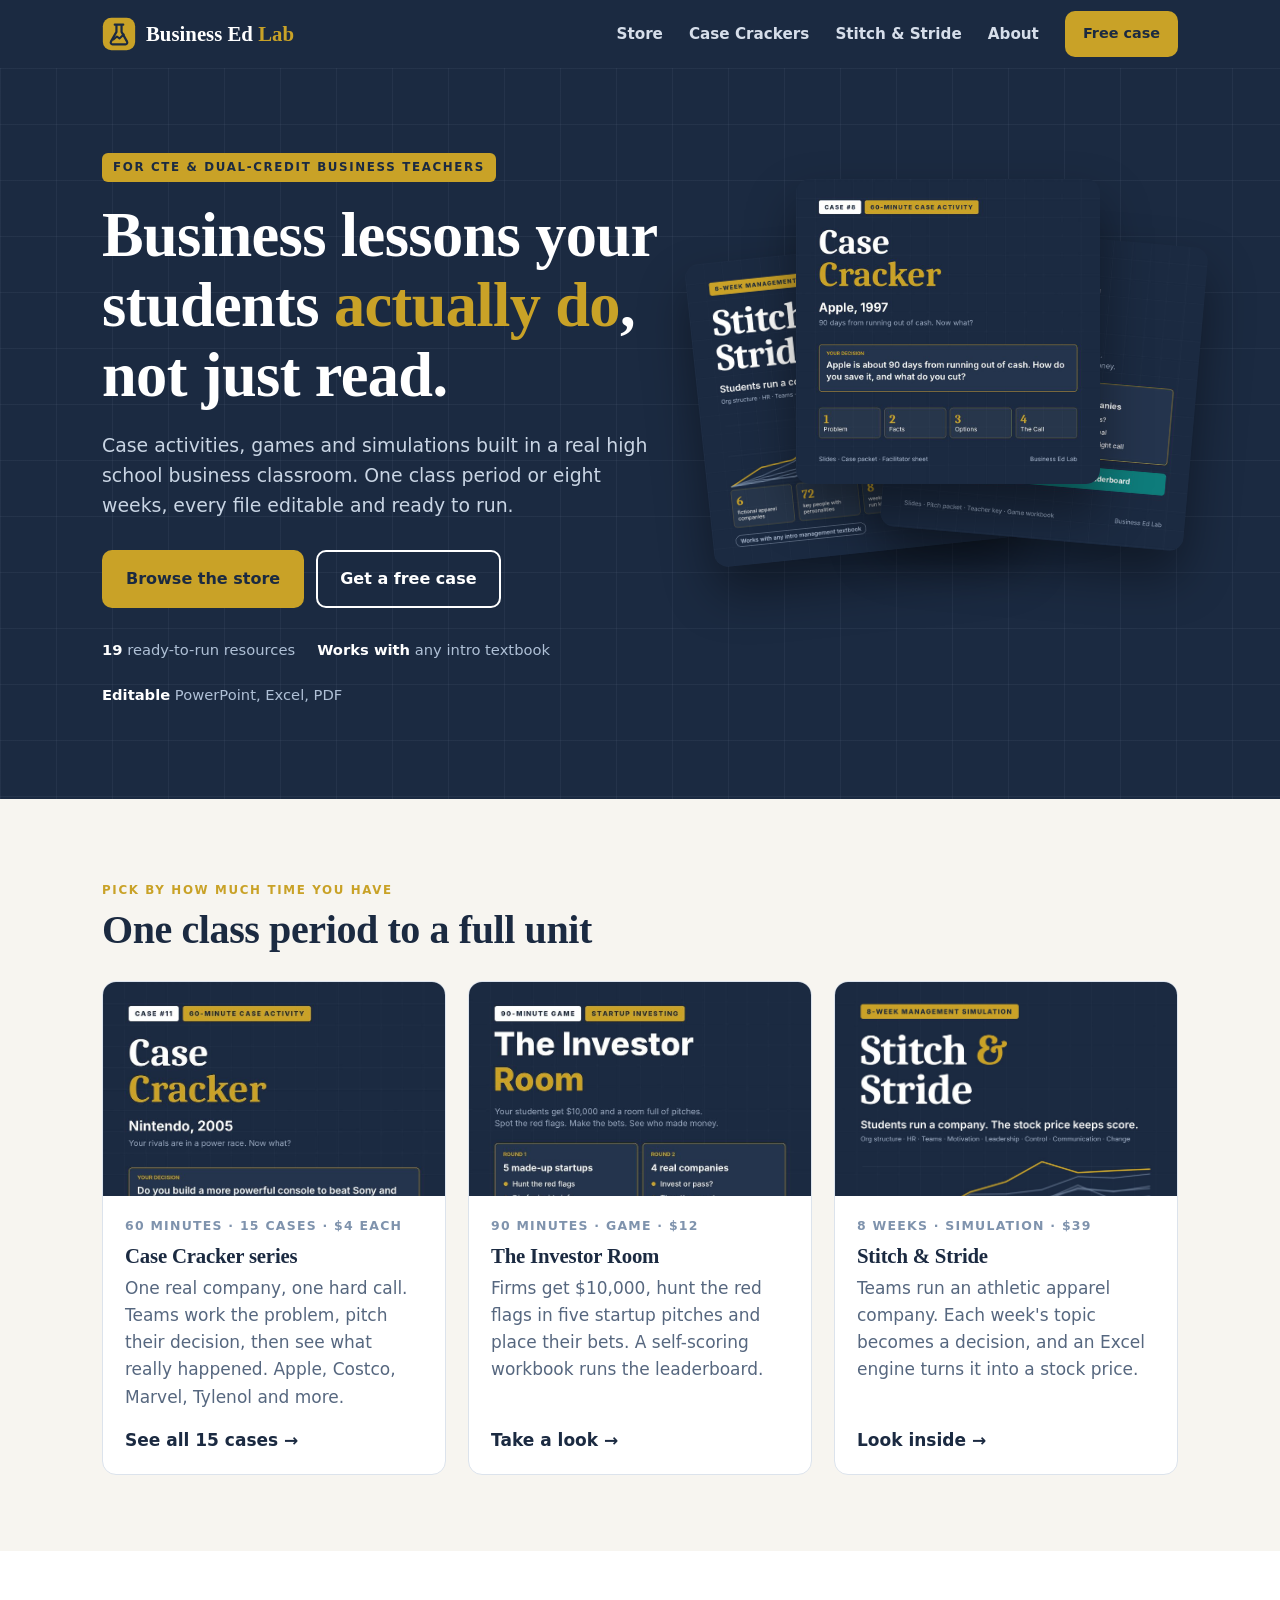
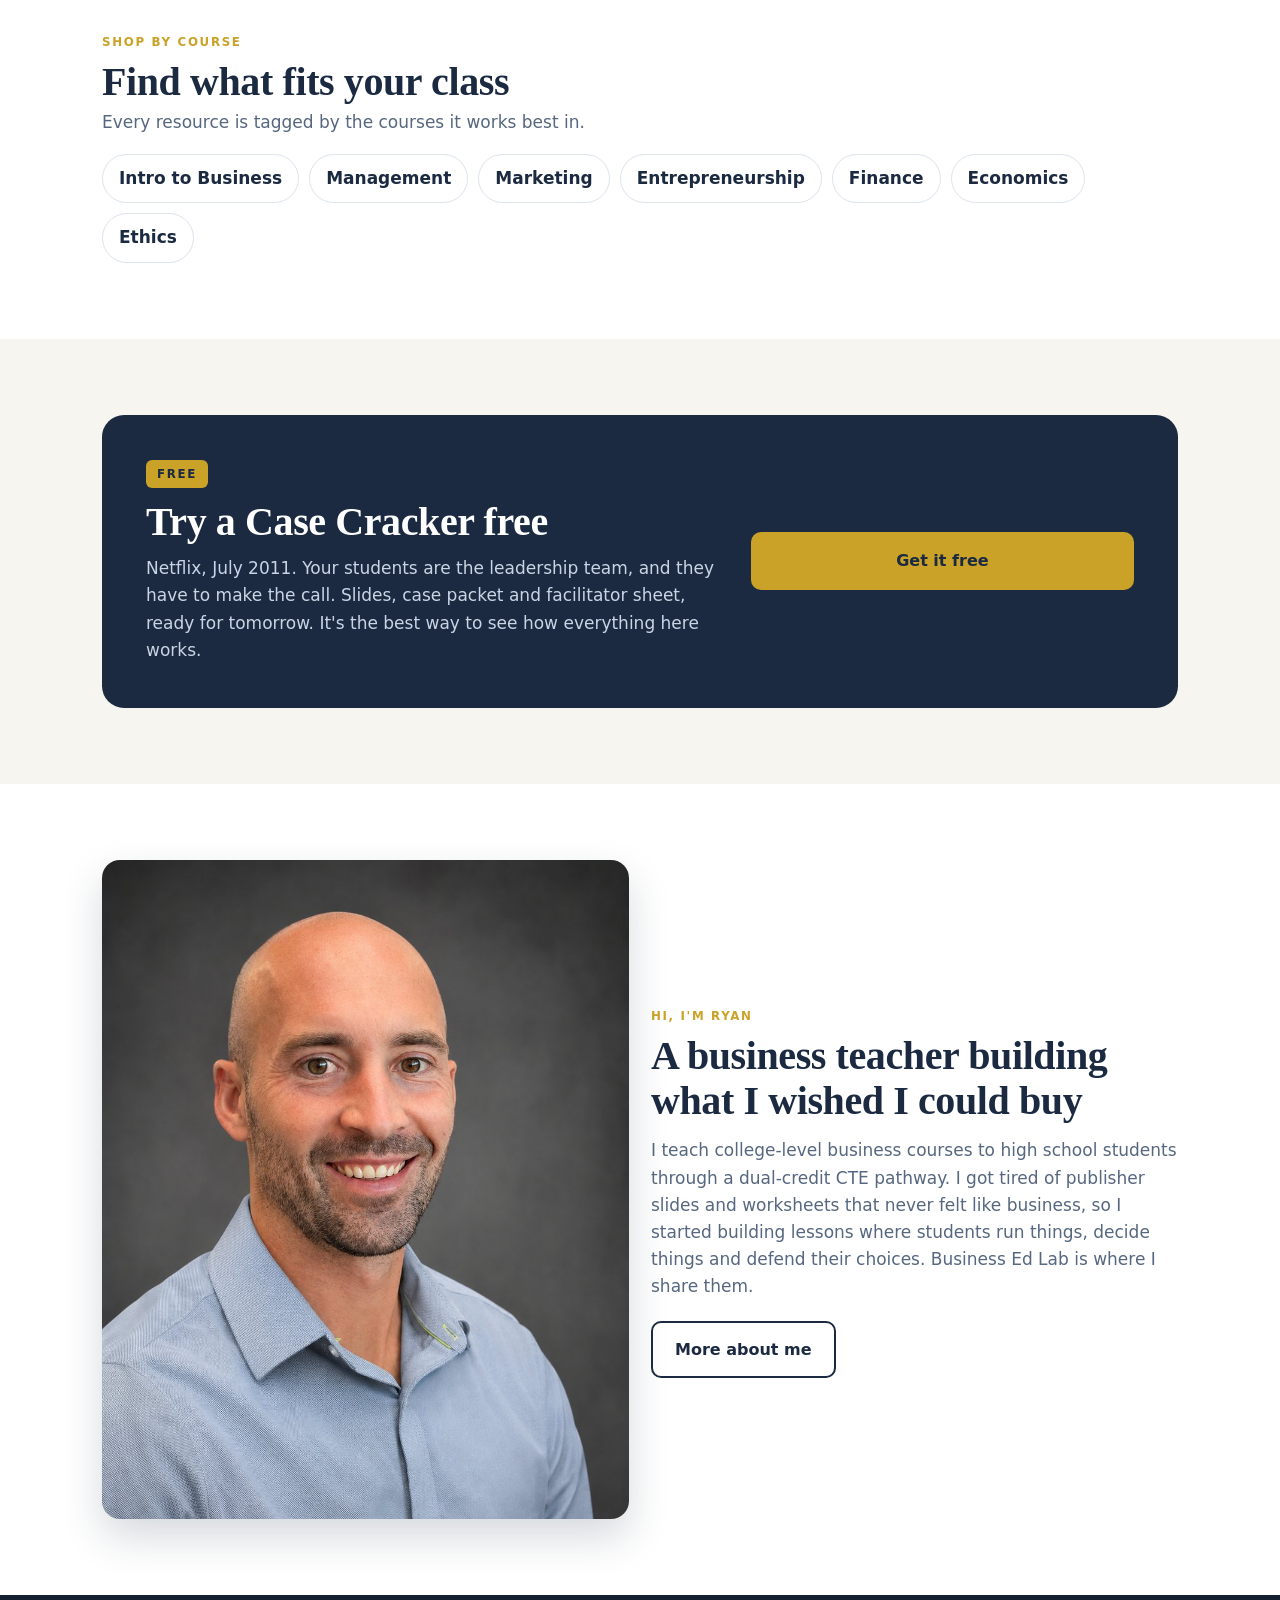
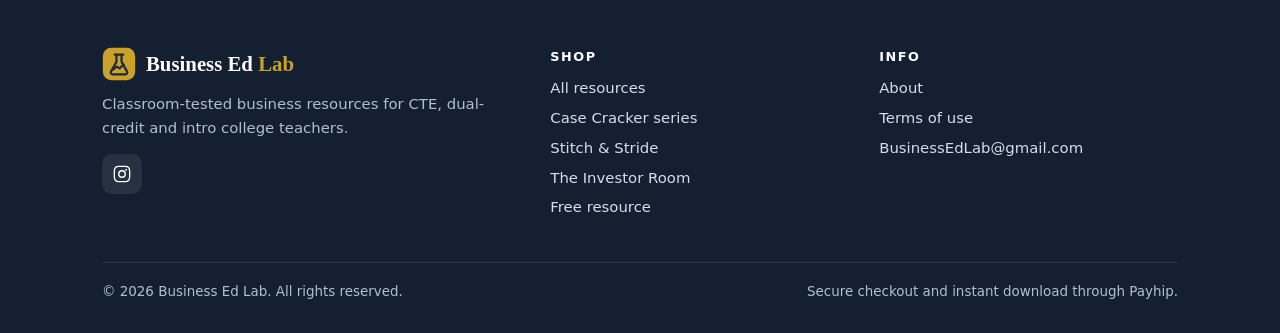
==== commit fc3e12c7: "Add The Doorbuster Disaster: resource count 19" ====
--- a/index.html
+++ b/index.html
@@ -23,7 +23,7 @@
         <a class="btn btn-gold" href="/store">Browse the store</a>
         <a class="btn btn-line" href="/free" style="color:#fff">Get a free case</a>
       </div>
-      <div class="proof"><span><b>18</b> ready-to-run resources</span><span><b>Works with</b> any intro textbook</span><span><b>Editable</b> PowerPoint, Excel, PDF</span></div>
+      <div class="proof"><span><b>19</b> ready-to-run resources</span><span><b>Works with</b> any intro textbook</span><span><b>Editable</b> PowerPoint, Excel, PDF</span></div>
     </div>
     <div class="cover-stack">
       <a href="/stitch-and-stride" aria-label="Stitch & Stride"><img src="/assets/img/stitch-stride-cover.jpg" alt="Stitch & Stride cover"></a>
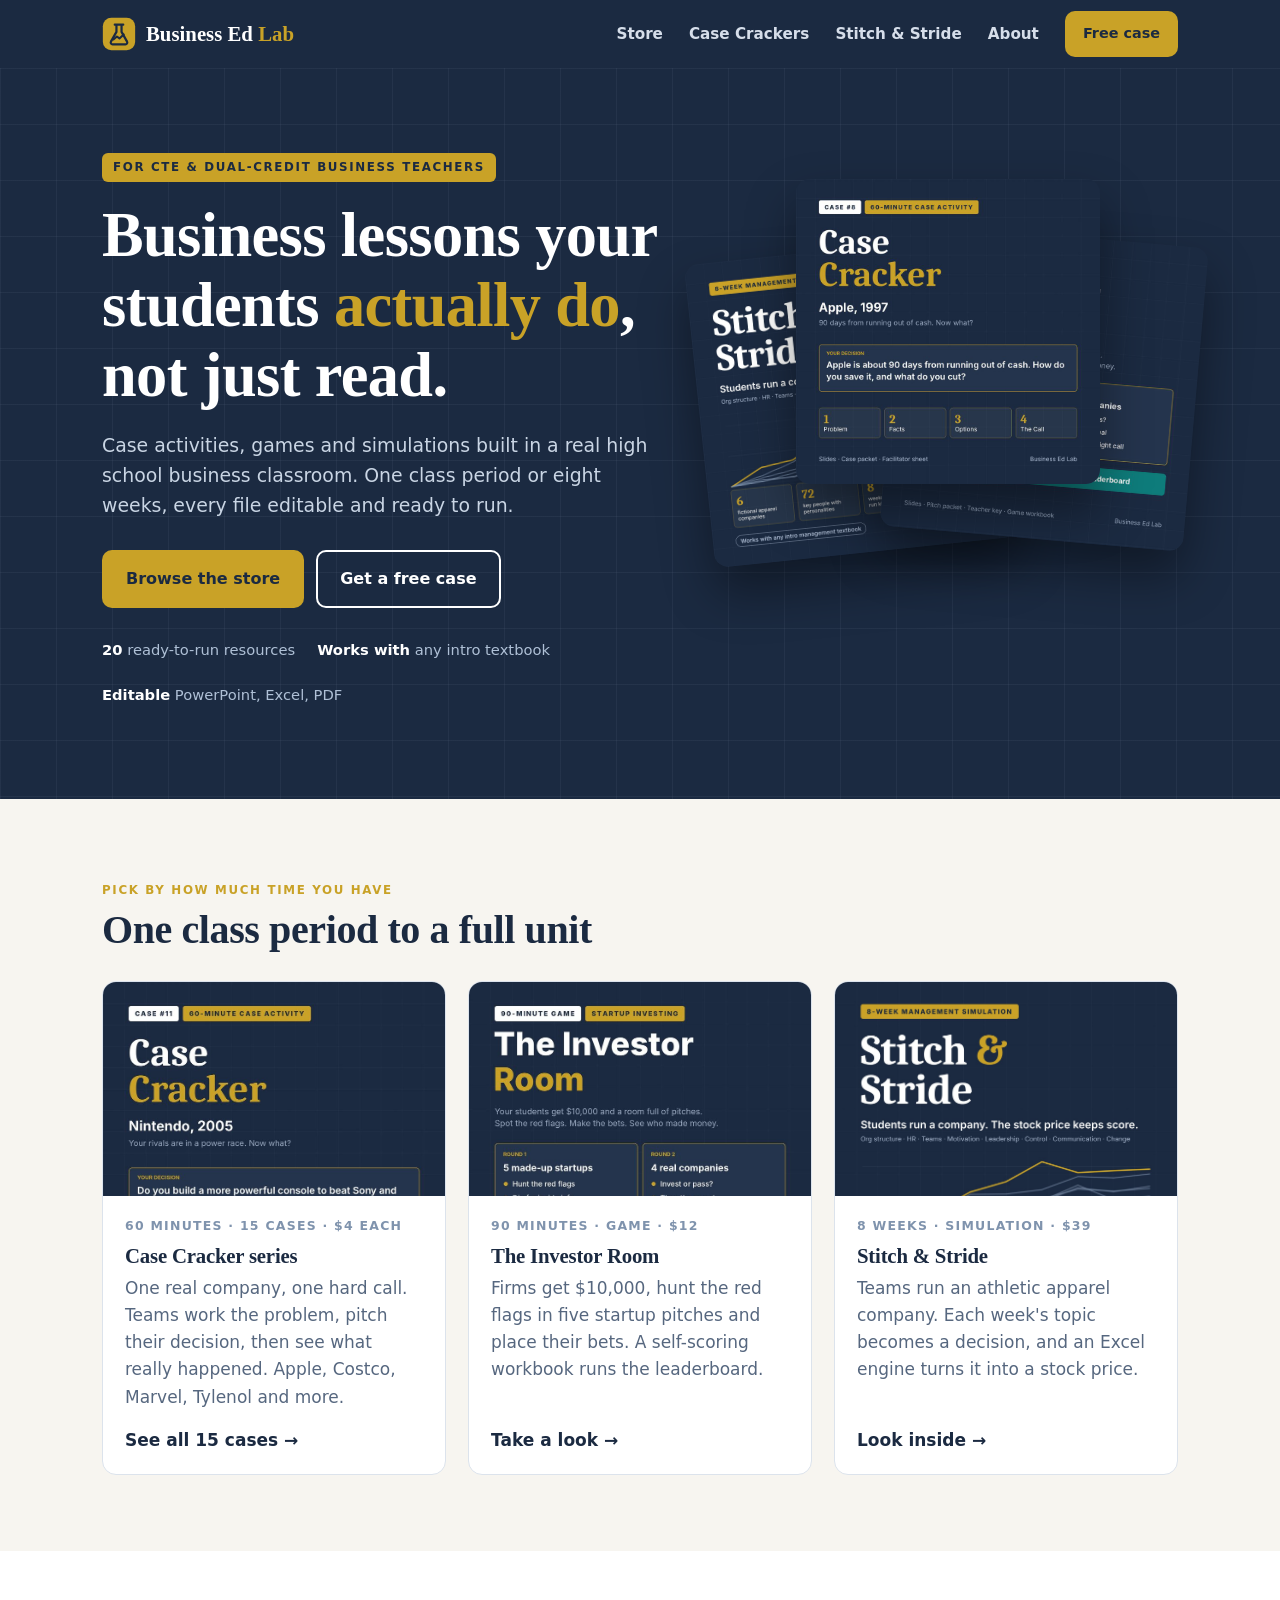
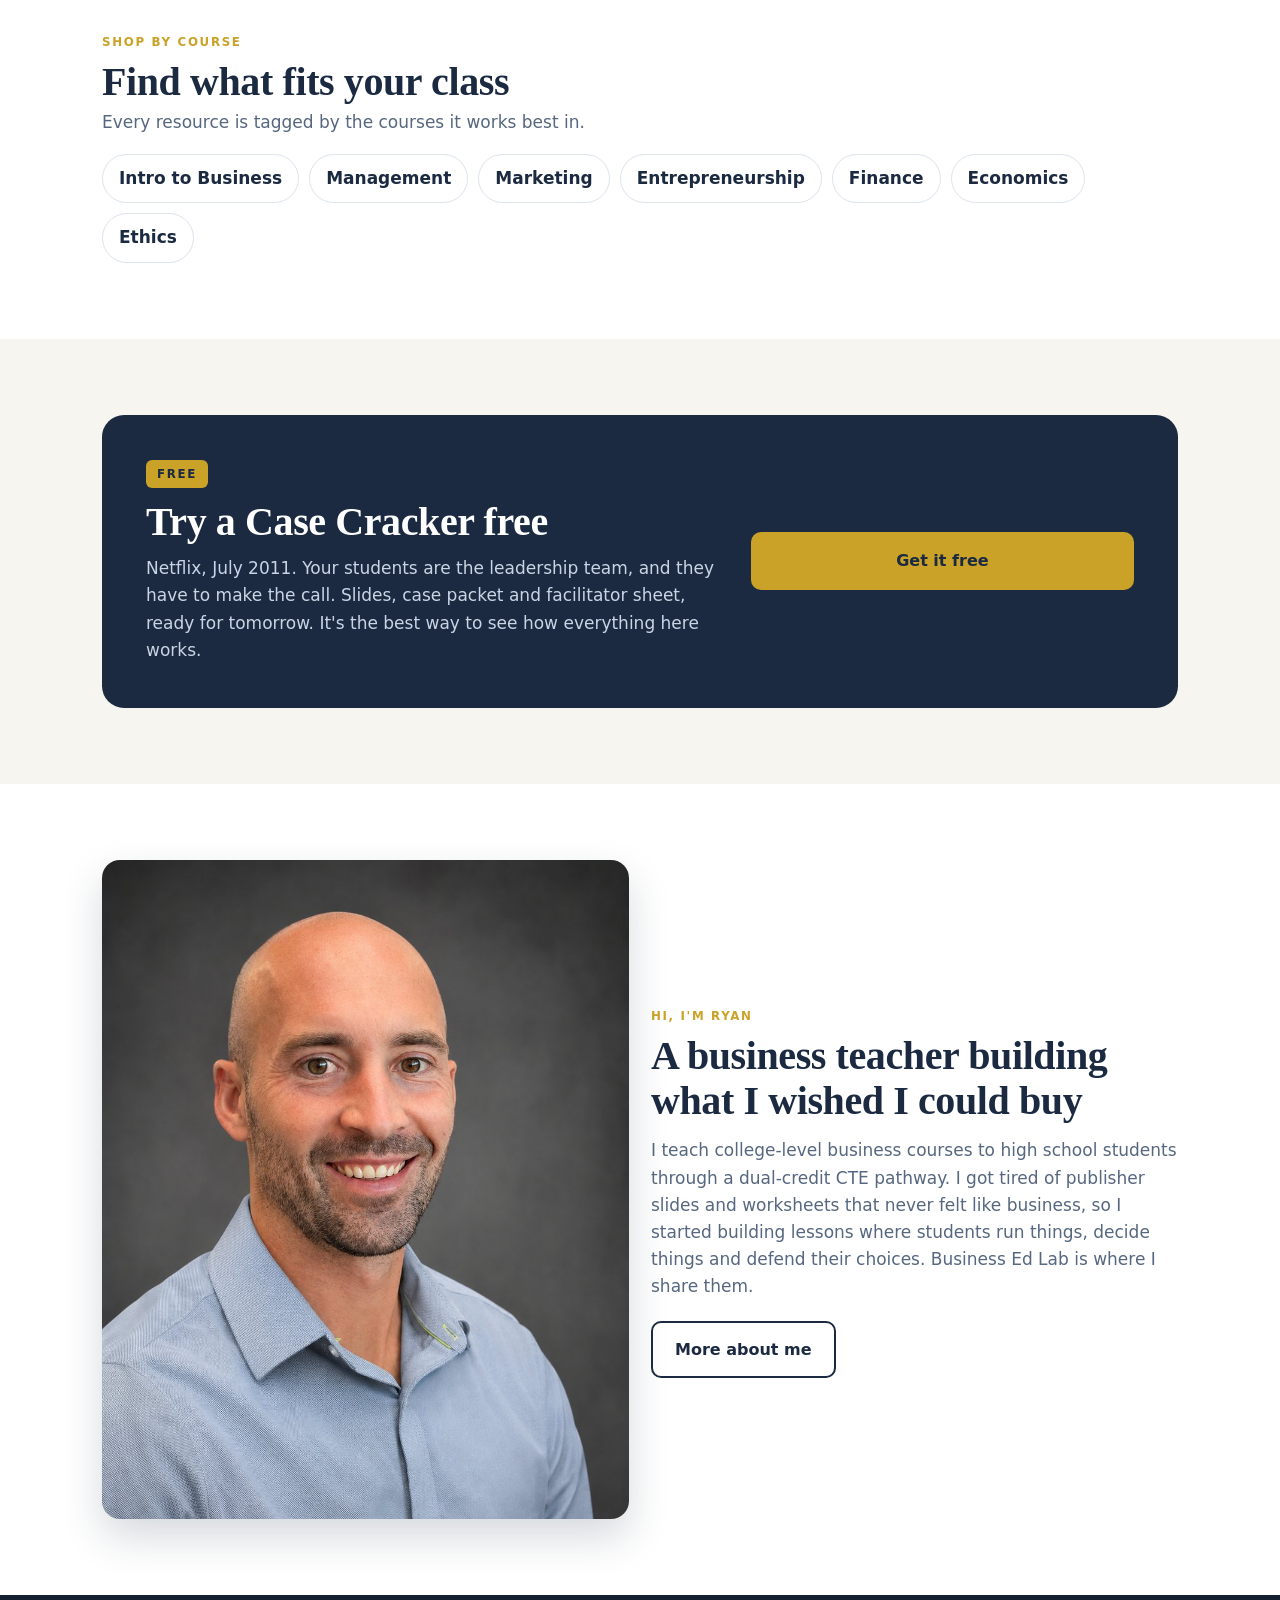
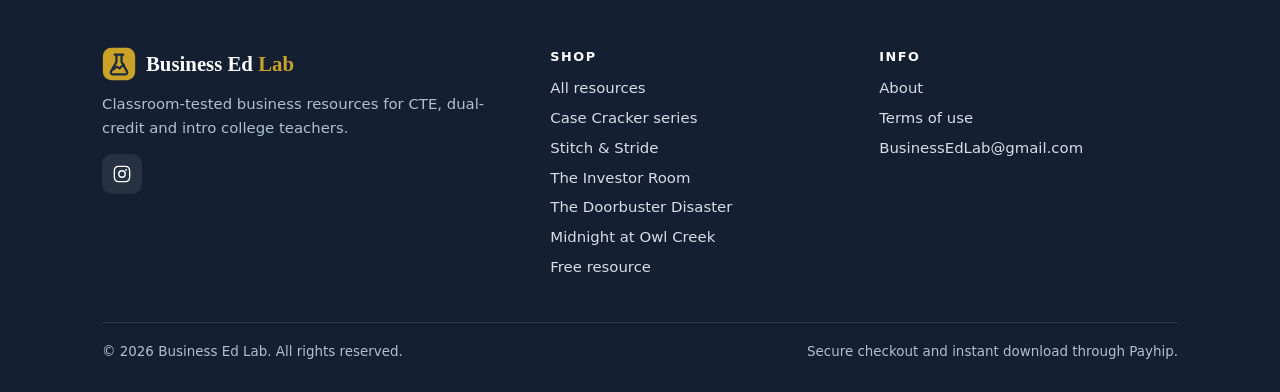
==== commit 59d1df65: "Home page: 20 ready-to-run resources Co-Authored-By: Claude Fable 5.2 <noreply@anthropic.com> Claud" ====
--- a/index.html
+++ b/index.html
@@ -23,7 +23,7 @@
         <a class="btn btn-gold" href="/store">Browse the store</a>
         <a class="btn btn-line" href="/free" style="color:#fff">Get a free case</a>
       </div>
-      <div class="proof"><span><b>19</b> ready-to-run resources</span><span><b>Works with</b> any intro textbook</span><span><b>Editable</b> PowerPoint, Excel, PDF</span></div>
+      <div class="proof"><span><b>20</b> ready-to-run resources</span><span><b>Works with</b> any intro textbook</span><span><b>Editable</b> PowerPoint, Excel, PDF</span></div>
     </div>
     <div class="cover-stack">
       <a href="/stitch-and-stride" aria-label="Stitch & Stride"><img src="/assets/img/stitch-stride-cover.jpg" alt="Stitch & Stride cover"></a>
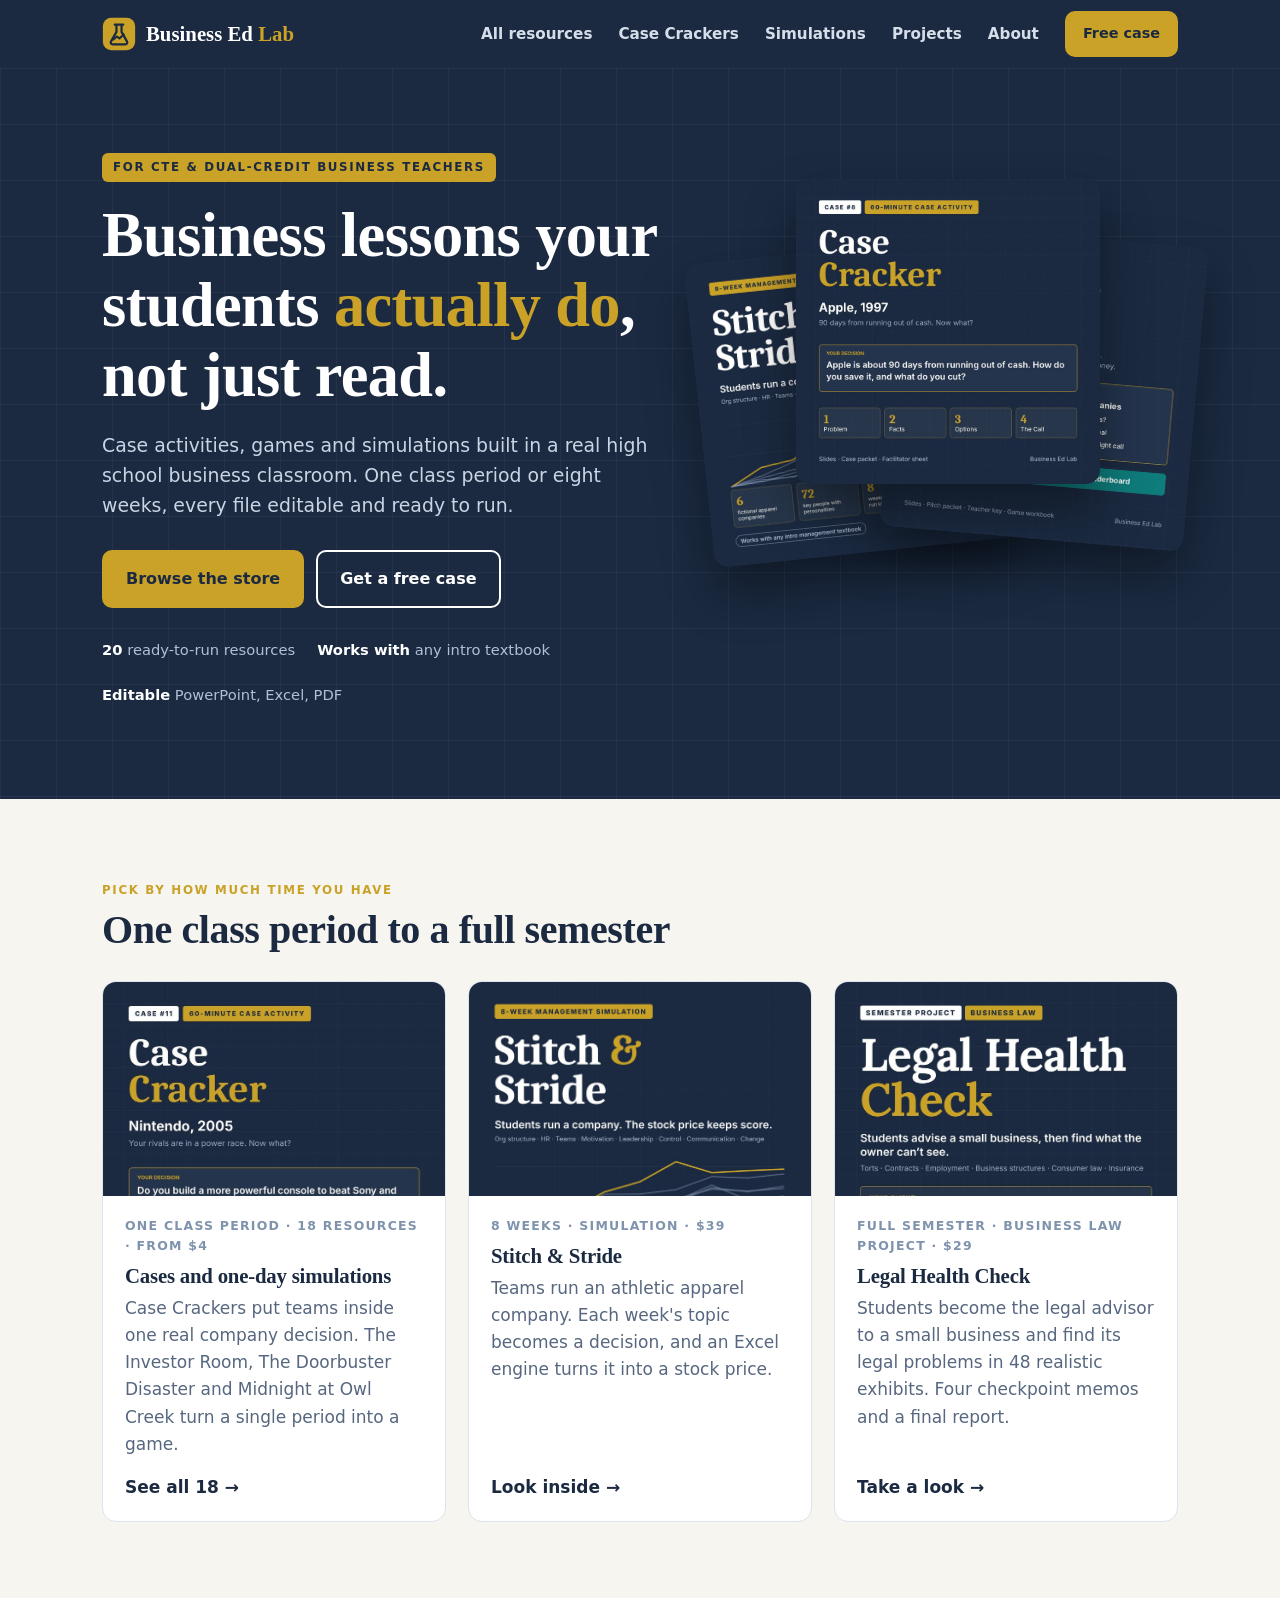
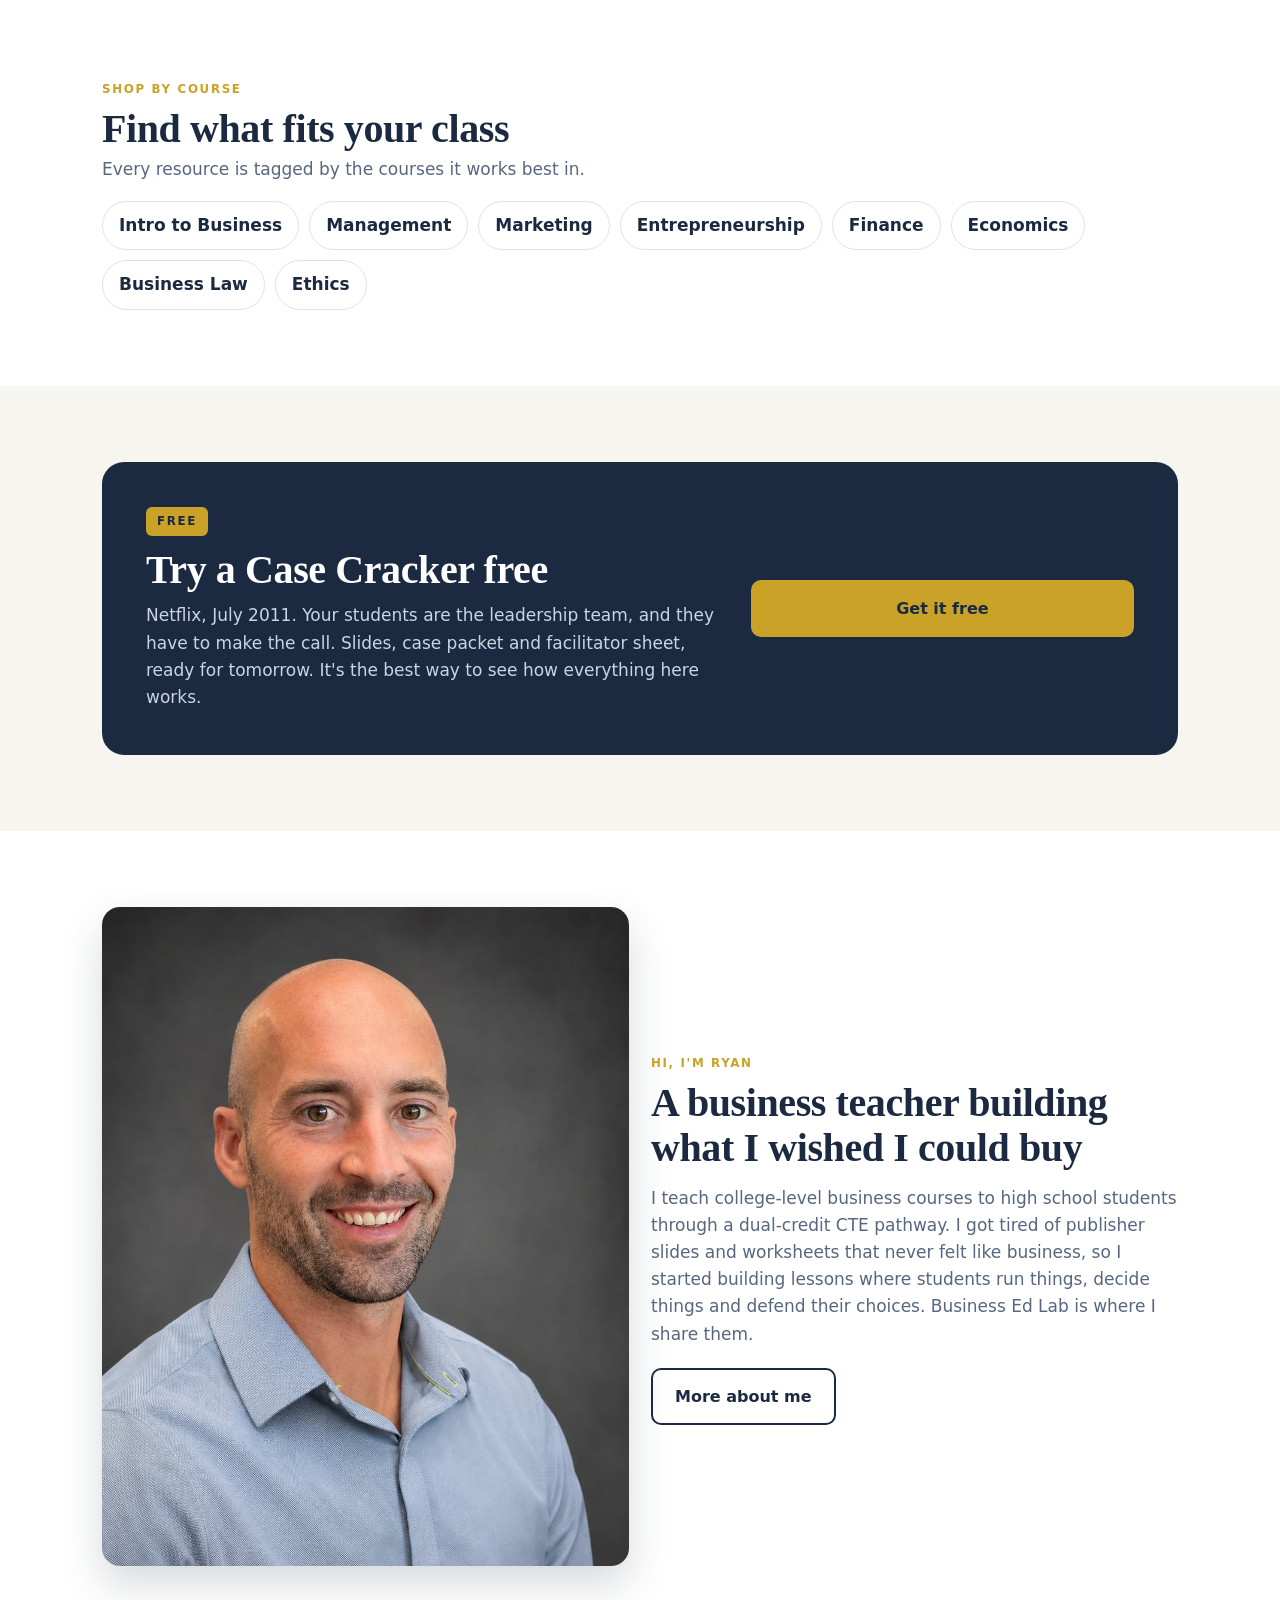
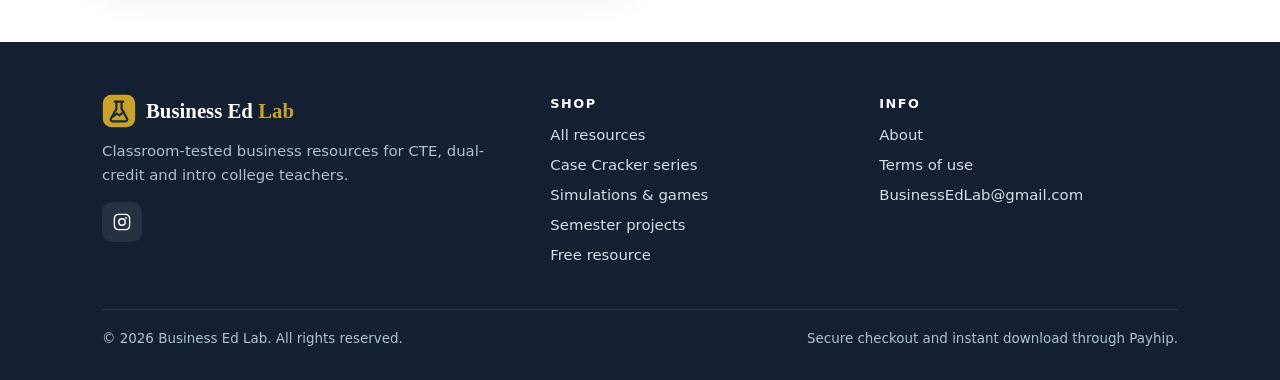
==== commit 030b94ac: "Add Legal Health Check; store search and filters" ====
--- a/index.html
+++ b/index.html
@@ -27,7 +27,7 @@
     </div>
     <div class="cover-stack">
       <a href="/stitch-and-stride" aria-label="Stitch & Stride"><img src="/assets/img/stitch-stride-cover.jpg" alt="Stitch & Stride cover"></a>
-      <a href="/store#simulations" aria-label="The Investor Room"><img src="/assets/img/investor-room-cover.jpg" alt="The Investor Room cover"></a>
+      <a href="/store?type=simulation" aria-label="The Investor Room"><img src="/assets/img/investor-room-cover.jpg" alt="The Investor Room cover"></a>
       <a href="/case-cracker" aria-label="Case Cracker series"><img src="/assets/img/case-cracker-apple.jpg" alt="Case Cracker: Apple 1997 cover"></a>
     </div>
   </div>
@@ -36,14 +36,14 @@
 <section>
   <div class="wrap">
     <span class="eyebrow ghost">Pick by how much time you have</span>
-    <h2 style="margin:6px 0 28px">One class period to a full unit</h2>
+    <h2 style="margin:6px 0 28px">One class period to a full semester</h2>
     <div class="grid g3">
-      <a class="line" href="/case-cracker"><img src="/assets/img/case-cracker-nintendo.jpg" alt="">
-        <div class="body"><span class="meta">60 minutes · 15 cases · $4 each</span><h3>Case Cracker series</h3><p class="muted">One real company, one hard call. Teams work the problem, pitch their decision, then see what really happened. Apple, Costco, Marvel, Tylenol and more.</p><span class="go">See all 15 cases →</span></div></a>
-      <a class="line" href="/store#simulations"><img src="/assets/img/investor-room-cover.jpg" alt="">
-        <div class="body"><span class="meta">90 minutes · game · $12</span><h3>The Investor Room</h3><p class="muted">Firms get $10,000, hunt the red flags in five startup pitches and place their bets. A self-scoring workbook runs the leaderboard.</p><span class="go">Take a look →</span></div></a>
+      <a class="line" href="/store?time=period"><img src="/assets/img/case-cracker-nintendo.jpg" alt="">
+        <div class="body"><span class="meta">One class period · 18 resources · from $4</span><h3>Cases and one-day simulations</h3><p class="muted">Case Crackers put teams inside one real company decision. The Investor Room, The Doorbuster Disaster and Midnight at Owl Creek turn a single period into a game.</p><span class="go">See all 18 →</span></div></a>
       <a class="line" href="/stitch-and-stride"><img src="/assets/img/stitch-stride-cover.jpg" alt="">
         <div class="body"><span class="meta">8 weeks · simulation · $39</span><h3>Stitch &amp; Stride</h3><p class="muted">Teams run an athletic apparel company. Each week's topic becomes a decision, and an Excel engine turns it into a stock price.</p><span class="go">Look inside →</span></div></a>
+      <a class="line" href="/store?type=project"><img src="/assets/img/legal-health-check-cover.jpg" alt="">
+        <div class="body"><span class="meta">Full semester · business law project · $29</span><h3>Legal Health Check</h3><p class="muted">Students become the legal advisor to a small business and find its legal problems in 48 realistic exhibits. Four checkpoint memos and a final report.</p><span class="go">Take a look →</span></div></a>
     </div>
   </div>
 </section>
@@ -60,6 +60,7 @@
       <a href="/store?course=entrepreneurship">Entrepreneurship</a>
       <a href="/store?course=finance">Finance</a>
       <a href="/store?course=economics">Economics</a>
+      <a href="/store?course=law">Business Law</a>
       <a href="/store?course=ethics">Ethics</a>
     </div>
   </div>
--- a/assets/style.css
+++ b/assets/style.css
@@ -210,3 +210,23 @@
 .course-links{display:flex;flex-wrap:wrap;gap:10px;margin-top:18px}
 .course-links a{padding:10px 16px;border-radius:999px;border:1px solid var(--line);background:#fff;text-decoration:none;font-weight:600;color:var(--ink)}
 .course-links a:hover{border-color:var(--navy)}
+
+/* store finder (search + filter chips) */
+.finder{background:#fff;border:1px solid var(--line);border-radius:var(--r);padding:18px 20px;display:grid;gap:12px}
+.finder .top{display:flex;gap:14px;align-items:center;flex-wrap:wrap}
+.finder input[type=search]{flex:1;min-width:220px;font:inherit;font-size:1rem;padding:11px 14px;border:1px solid var(--line);border-radius:10px;background:#F8FAFC;color:var(--ink)}
+.finder input[type=search]:focus{outline:2px solid var(--navy);outline-offset:1px;background:#fff}
+.finder .results{font-size:.92rem;color:var(--muted);white-space:nowrap}
+.finder .clear{font:inherit;font-size:.88rem;font-weight:700;color:var(--navy);background:none;border:0;text-decoration:underline;cursor:pointer;margin-left:8px;padding:0}
+.finder .filters{margin:0}
+.finder .filters>span{min-width:62px}
+.filters button span{font-size:.82em;font-weight:600;letter-spacing:0;text-transform:none;color:inherit;opacity:.6;margin:0 0 0 6px}
+.empty-note{padding:46px 0 10px;text-align:center;color:var(--muted)}
+.empty-note b{display:block;font-family:var(--serif);font-size:1.3rem;color:var(--ink);margin-bottom:4px}
+@media (max-width:760px){
+  .finder{padding:14px}
+  .finder .filters{flex-wrap:nowrap;overflow-x:auto;padding-bottom:4px;-webkit-overflow-scrolling:touch}
+  .finder .filters button{white-space:nowrap;flex:none}
+  .finder .filters>span{min-width:0;flex:none}
+}
+@media (max-width:980px) and (min-width:761px){.nav{gap:18px}.nav a{font-size:.9rem}}
